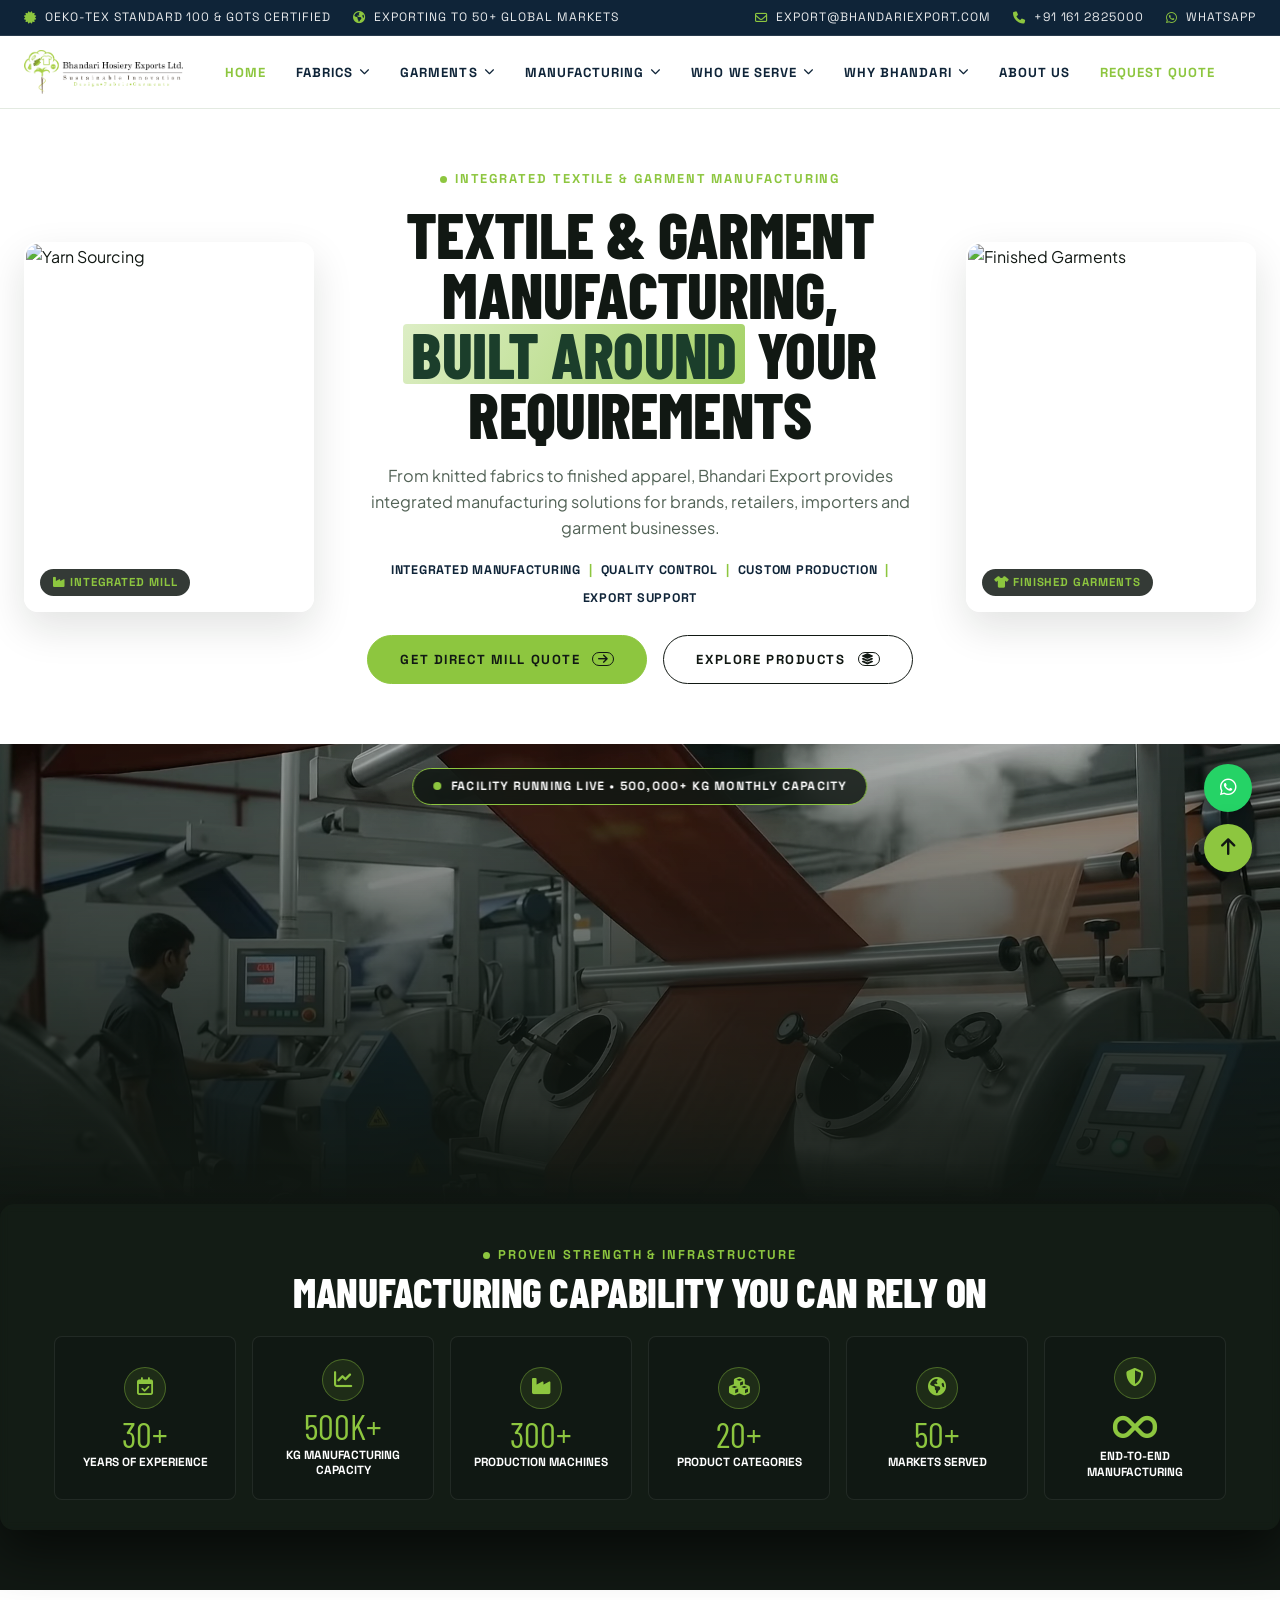
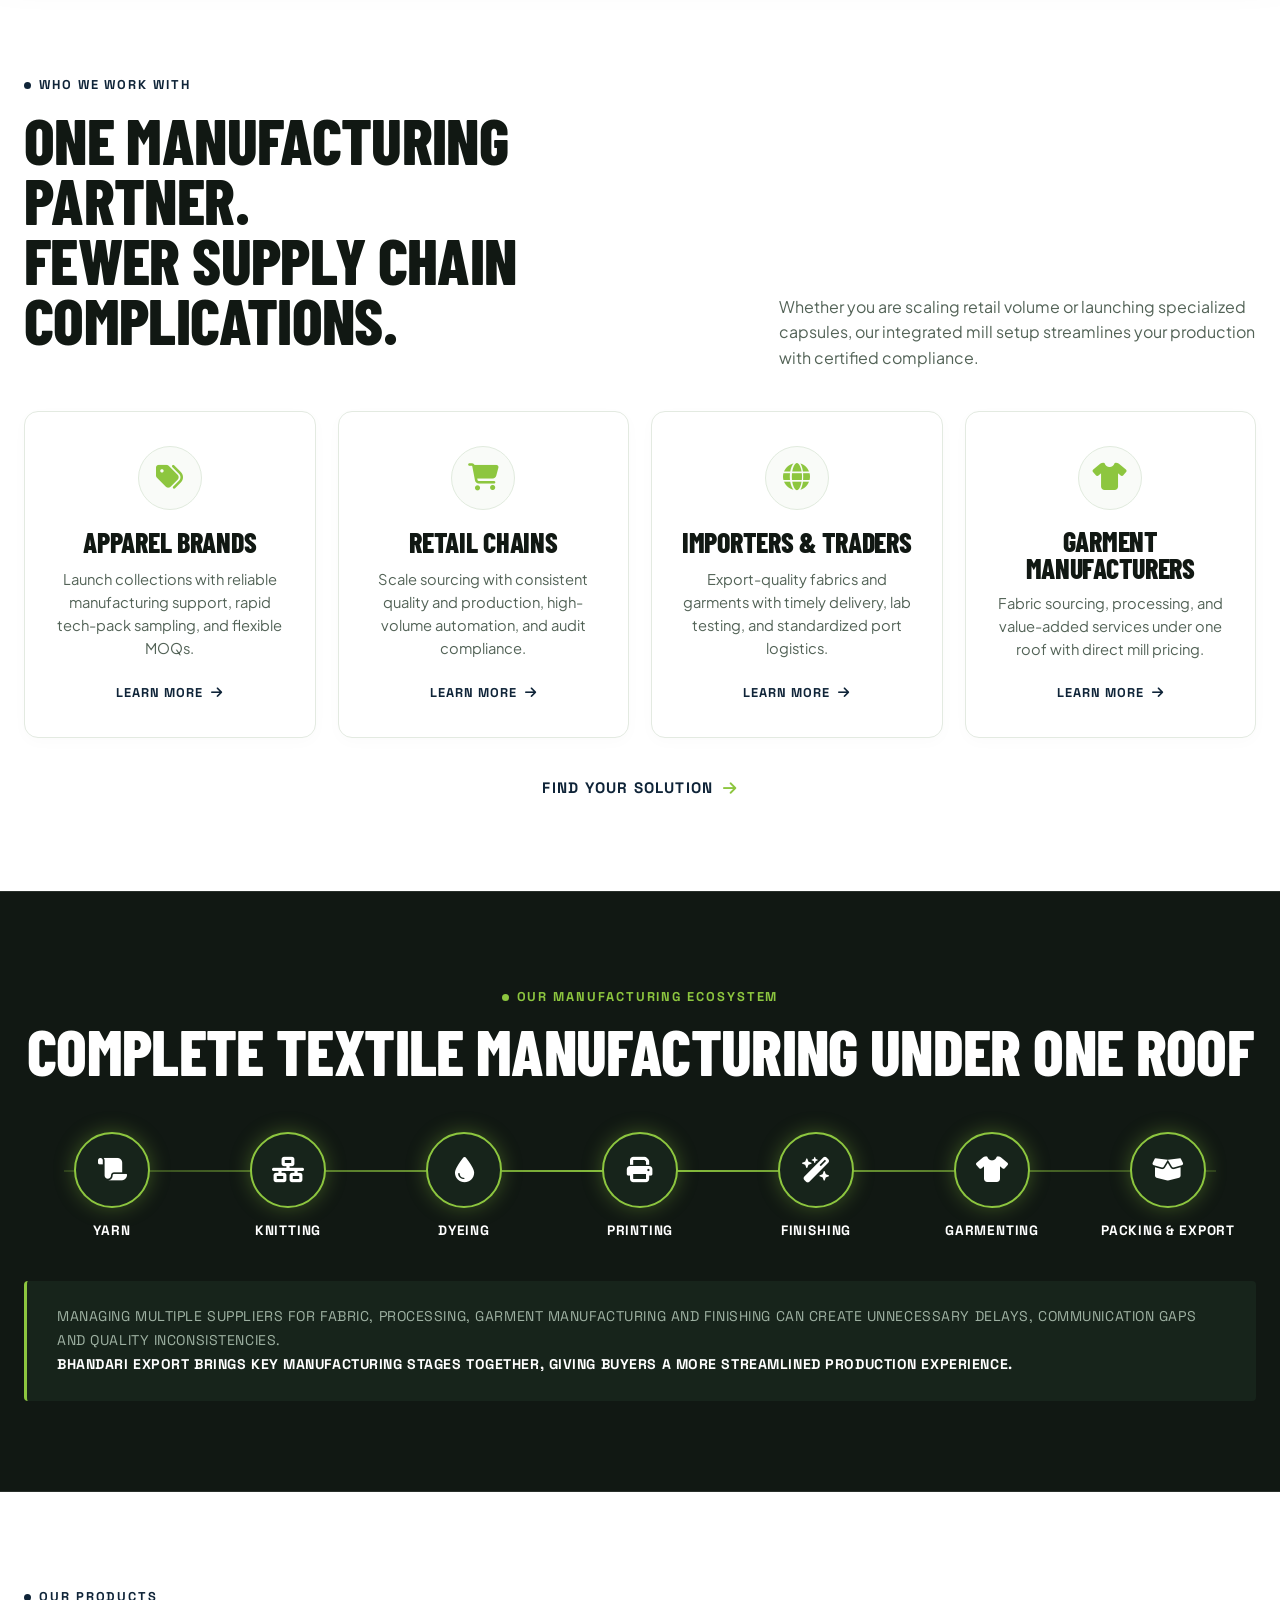
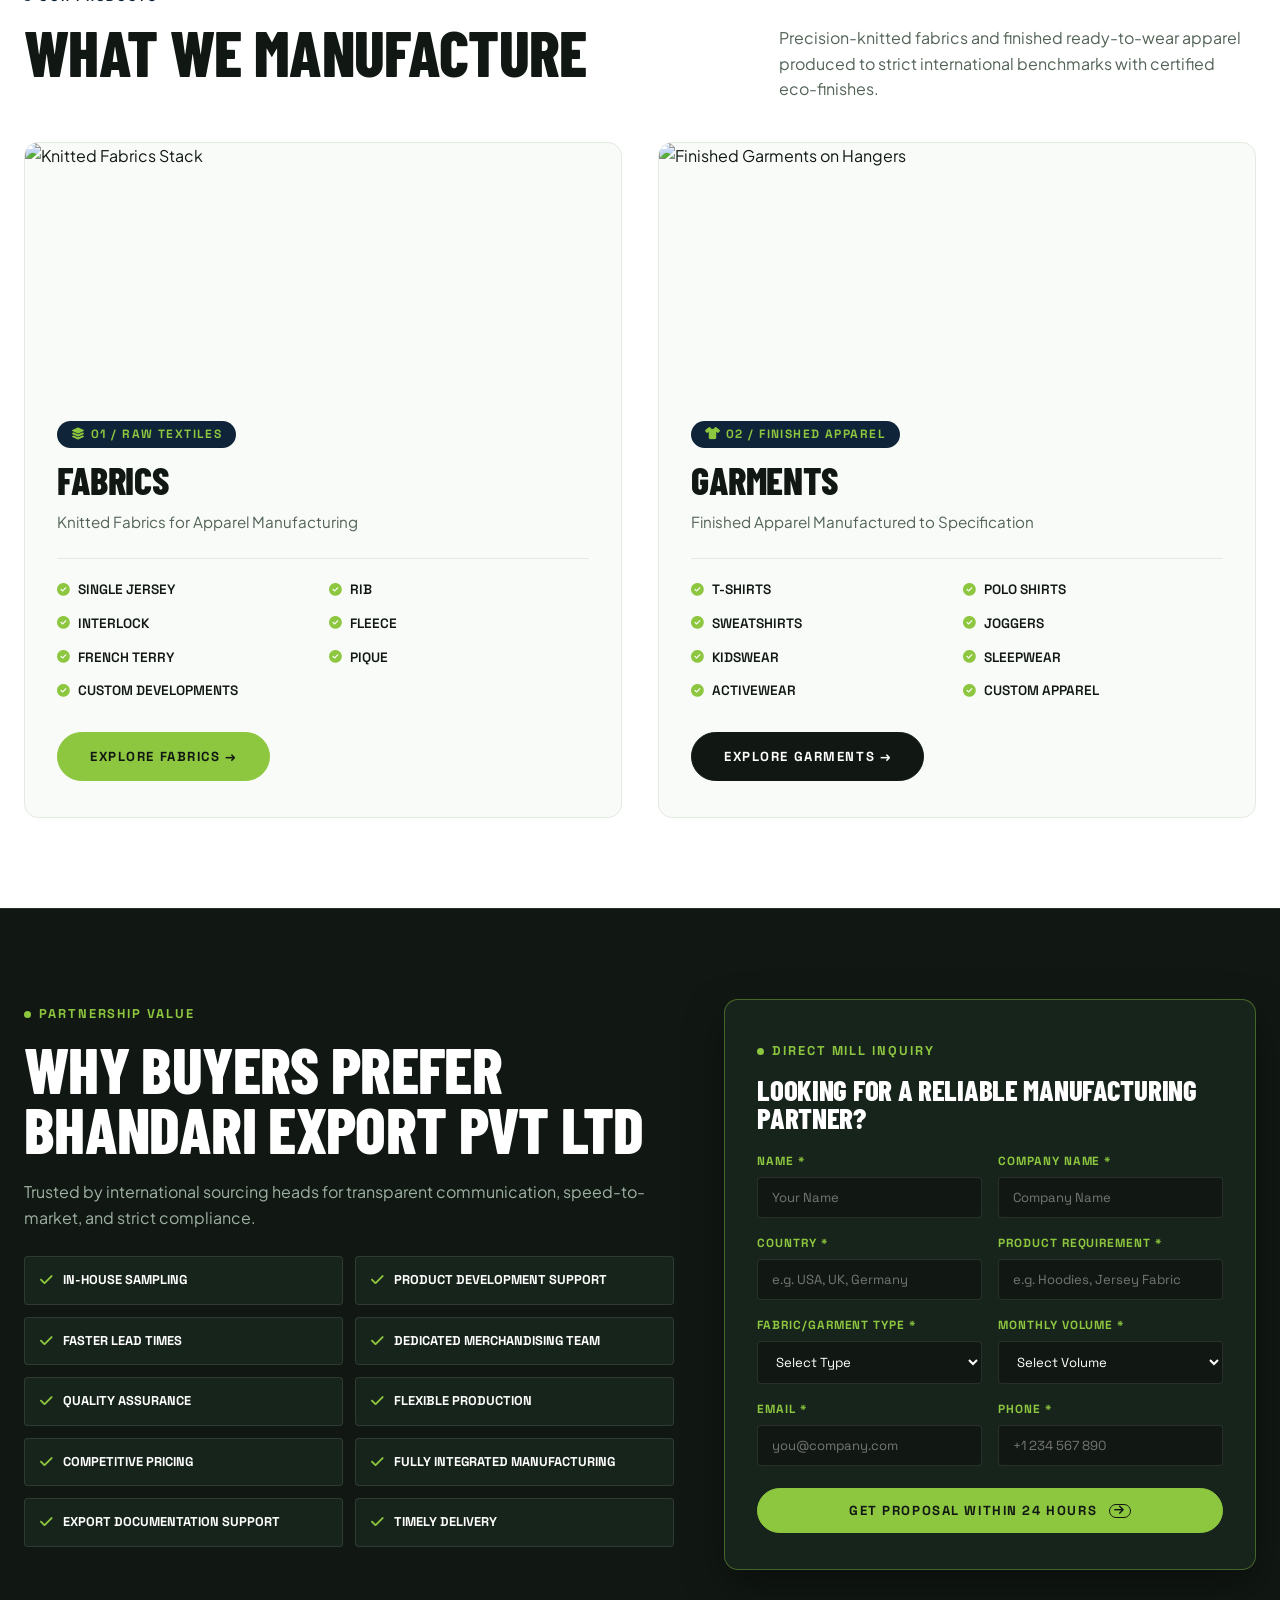
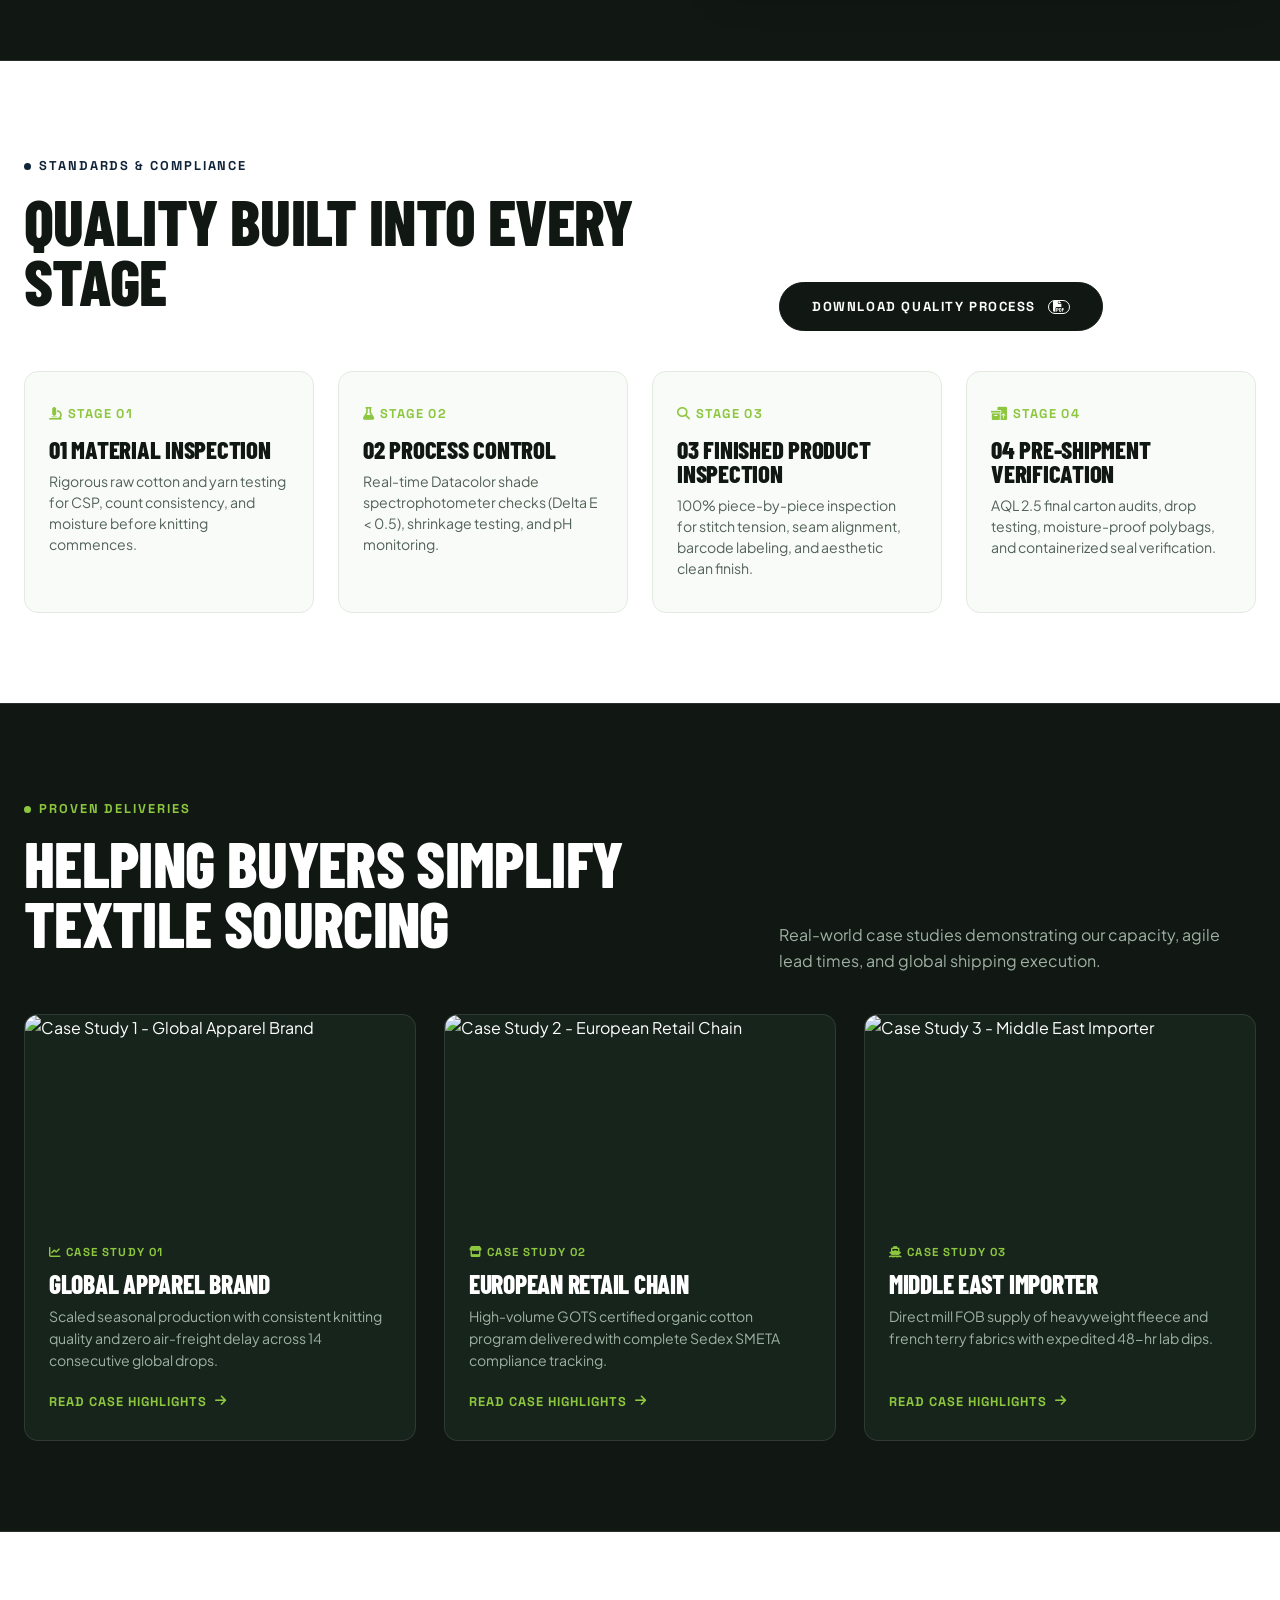
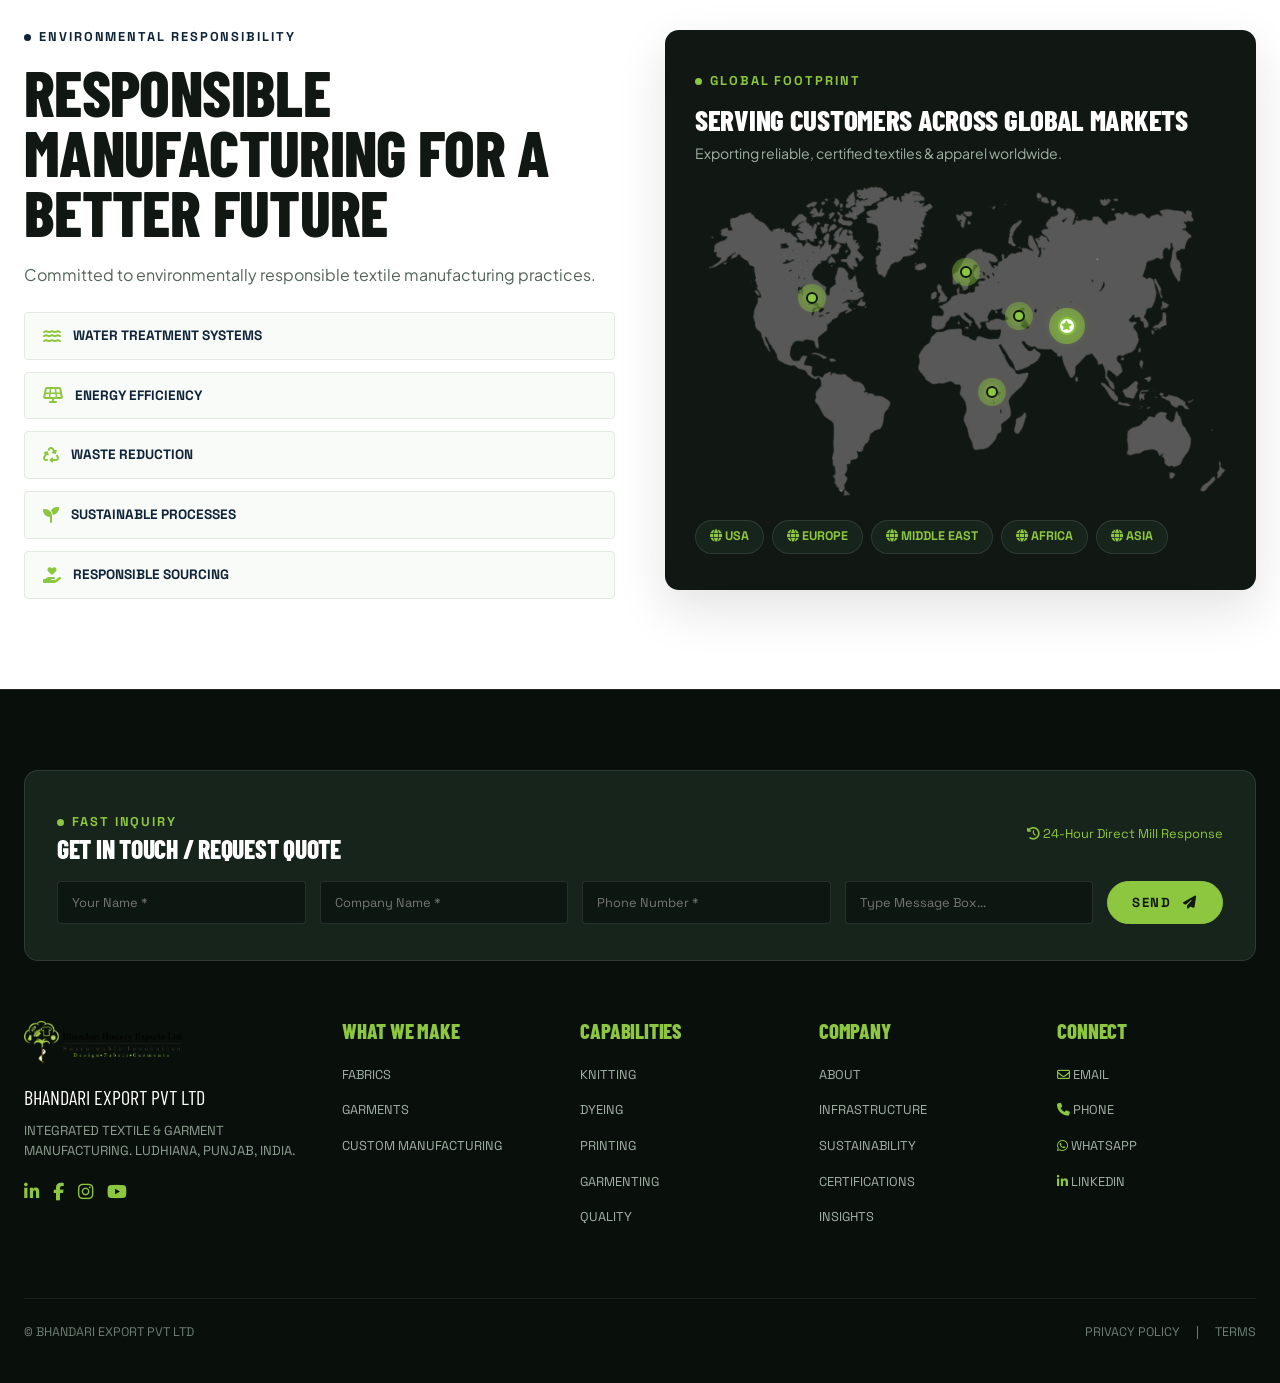
==== Design-2/index.html @ 761f2d25 "updated" ====
<!DOCTYPE html>
<html lang="en">

<head>
    <meta charset="UTF-8">
    <meta name="viewport" content="width=device-width, initial-scale=1.0">
    <title>Bhandari Export | Integrated Textile &amp; Garment Manufacturing</title>
    <meta name="description"
        content="From knitted fabrics to finished apparel, Bhandari Export provides integrated manufacturing solutions for brands, retailers, importers and garment businesses.">

    <!-- Google Fonts: Barlow Condensed, Syne, Space Grotesk, Plus Jakarta Sans -->
    <link rel="preconnect" href="https://fonts.googleapis.com">
    <link rel="preconnect" href="https://fonts.gstatic.com" crossorigin>
    <link
        href="https://fonts.googleapis.com/css2?family=Barlow+Condensed:ital,wght@0,600;0,700;0,800;0,900;1,700;1,800&family=Plus+Jakarta+Sans:wght@400;500;600;700;800&family=Space+Grotesk:wght@500;600;700&family=Syne:wght@700;800&display=swap"
        rel="stylesheet">

    <!-- Font Awesome 6 Icons -->
    <link rel="stylesheet" href="https://cdnjs.cloudflare.com/ajax/libs/font-awesome/6.5.1/css/all.min.css">

    <!-- AOS (Animate On Scroll) -->
    <link rel="stylesheet" href="https://cdnjs.cloudflare.com/ajax/libs/aos/2.3.4/aos.css">

    <!-- Custom Design-2 CSS Stylesheets -->
    <link rel="stylesheet" href="assets/css/style.css">
    <link rel="stylesheet" href="assets/css/animations.css">
    <link rel="stylesheet" href="assets/css/responsive.css">
</head>

<body>

    <!-- ==================== LUXURY DIAGONAL CUT PRELOADER ==================== -->
    <div id="sitePreloader" class="site-preloader">
        <div class="preloader-slice slice-top-left"></div>
        <div class="preloader-slice slice-bottom-right"></div>
        
        <div class="preloader-content" id="preloaderContent">
            <div class="preloader-logo-wrap">
                <img src="../assets/img/website_logo-2 (1).png" alt="Bhandari Export" class="preloader-logo">
            </div>
            <div class="preloader-spinner-box">
                <div class="preloader-spinner-ring"></div>
                <div class="preloader-center-icon"><i class="fa-solid fa-layer-group text-lime"></i></div>
            </div>
            <div class="preloader-bar-wrap">
                <div class="preloader-bar-fill" id="preloaderBar"></div>
            </div>
            <div class="preloader-meta-row">
                <span class="preloader-meta-title">INTEGRATED TEXTILE &amp; GARMENT MANUFACTURING</span>
                <span class="preloader-percentage" id="preloaderCounter">0%</span>
            </div>
        </div>
    </div>

    <!-- ==================== TOP NOTICE / TRUST BAR ==================== -->
    <div class="top-notice-bar">
        <div class="container top-notice-inner">
            <div class="top-notice-group">
                <a href="#quality-stages" class="top-notice-item" title="OEKO-TEX Standard 100 & GOTS Certified">
                    <i class="fa-solid fa-certificate text-lime"></i>
                    <span class="notice-text">OEKO-TEX Standard 100 &amp; GOTS Certified</span>
                </a>
                <a href="#sustainability" class="top-notice-item" title="Exporting to 50+ Global Markets">
                    <i class="fa-solid fa-earth-americas text-lime"></i>
                    <span class="notice-text">Exporting to 50+ Global Markets</span>
                </a>
            </div>
            <div class="top-notice-group">
                <a href="mailto:export@bhandariexport.com" class="top-notice-item" title="Email: export@bhandariexport.com">
                    <i class="fa-regular fa-envelope text-lime"></i>
                    <span class="notice-text">export@bhandariexport.com</span>
                </a>
                <a href="tel:+911612825000" class="top-notice-item" title="Phone: +91 161 2825000">
                    <i class="fa-solid fa-phone text-lime"></i>
                    <span class="notice-text">+91 161 2825000</span>
                </a>
                <a href="https://wa.me/911612825000" target="_blank" rel="noopener" class="top-notice-item" title="Chat on WhatsApp">
                    <i class="fa-brands fa-whatsapp text-lime"></i>
                    <span class="notice-text">WhatsApp</span>
                </a>
            </div>
        </div>
    </div>

    <!-- ==================== STICKY ARCHITECTURAL NAVBAR (NO HEADER CTA) ==================== -->
    <header class="site-header" id="siteHeader">
        <div class="container navbar-container">
            <a href="index.html" class="brand-logo" aria-label="Bhandari Export Home">
                <img src="../assets/img/website_logo-2 (1).png" alt="Bhandari Export Pvt Ltd" class="brand-logo-img">
            </a>

            <!-- Full Desktop Sitemap Nav Menu with Dropdowns -->
            <nav class="nav-menu">
                <div class="nav-item">
                    <a href="#hero" class="nav-link active">Home</a>
                </div>

                <!-- 1. Fabrics Dropdown -->
                <div class="nav-item">
                    <span class="nav-link">
                        Fabrics <i class="fa-solid fa-chevron-down nav-arrow"></i>
                    </span>
                    <div class="dropdown-menu">
                        <a href="#what-we-manufacture" class="dropdown-item-link"><i class="fa-solid fa-circle-notch"></i> Single Jersey</a>
                        <a href="#what-we-manufacture" class="dropdown-item-link"><i class="fa-solid fa-circle-notch"></i> Rib (1x1, 2x2, Lycra)</a>
                        <a href="#what-we-manufacture" class="dropdown-item-link"><i class="fa-solid fa-circle-notch"></i> Interlock &amp; Pique</a>
                        <a href="#what-we-manufacture" class="dropdown-item-link"><i class="fa-solid fa-circle-notch"></i> Fleece &amp; Brushed Fleece</a>
                        <a href="#what-we-manufacture" class="dropdown-item-link"><i class="fa-solid fa-circle-notch"></i> French Terry &amp; Waffle</a>
                        <a href="#what-we-manufacture" class="dropdown-item-link"><i class="fa-solid fa-circle-notch"></i> Custom Organic / Modal</a>
                    </div>
                </div>

                <!-- 2. Garments Dropdown -->
                <div class="nav-item">
                    <span class="nav-link">
                        Garments <i class="fa-solid fa-chevron-down nav-arrow"></i>
                    </span>
                    <div class="dropdown-menu">
                        <a href="#what-we-manufacture" class="dropdown-item-link"><i class="fa-solid fa-shirt"></i> T-Shirts</a>
                        <a href="#what-we-manufacture" class="dropdown-item-link"><i class="fa-solid fa-user-tie"></i> Polo Shirts</a>
                        <a href="#what-we-manufacture" class="dropdown-item-link"><i class="fa-solid fa-vest"></i> Sweatshirts &amp; Hoodies</a>
                        <a href="#what-we-manufacture" class="dropdown-item-link"><i class="fa-solid fa-person-walking"></i> Joggers &amp; Sweatpants</a>
                        <a href="#what-we-manufacture" class="dropdown-item-link"><i class="fa-solid fa-child"></i> Kidswear Collections</a>
                        <a href="#what-we-manufacture" class="dropdown-item-link"><i class="fa-solid fa-bed"></i> Sleepwear</a>
                        <a href="#what-we-manufacture" class="dropdown-item-link"><i class="fa-solid fa-person-running"></i> Activewear &amp; Sportswear</a>
                    </div>
                </div>

                <!-- 3. Manufacturing Dropdown -->
                <div class="nav-item">
                    <span class="nav-link">
                        Manufacturing <i class="fa-solid fa-chevron-down nav-arrow"></i>
                    </span>
                    <div class="dropdown-menu">
                        <a href="#process-flow" class="dropdown-item-link"><i class="fa-solid fa-network-wired"></i> Integrated Setup</a>
                        <a href="#process-flow" class="dropdown-item-link"><i class="fa-solid fa-industry"></i> Knitting Mill</a>
                        <a href="#process-flow" class="dropdown-item-link"><i class="fa-solid fa-fill-drip"></i> Dyeing &amp; Processing</a>
                        <a href="#process-flow" class="dropdown-item-link"><i class="fa-solid fa-print"></i> Rotary &amp; Screen Printing</a>
                        <a href="#process-flow" class="dropdown-item-link"><i class="fa-solid fa-wand-magic-sparkles"></i> Fabric Finishing</a>
                        <a href="#process-flow" class="dropdown-item-link"><i class="fa-solid fa-scissors"></i> Garment Manufacturing</a>
                        <a href="#quality-stages" class="dropdown-item-link"><i class="fa-solid fa-shield-halved"></i> Quality Control</a>
                    </div>
                </div>

                <!-- 4. Who We Serve Dropdown -->
                <div class="nav-item">
                    <span class="nav-link">
                        Who We Serve <i class="fa-solid fa-chevron-down nav-arrow"></i>
                    </span>
                    <div class="dropdown-menu">
                        <a href="#who-we-serve" class="dropdown-item-link"><i class="fa-solid fa-vest-patches"></i> Apparel Brands</a>
                        <a href="#who-we-serve" class="dropdown-item-link"><i class="fa-solid fa-store"></i> Retail Chains</a>
                        <a href="#who-we-serve" class="dropdown-item-link"><i class="fa-solid fa-ship"></i> Importers &amp; Traders</a>
                        <a href="#who-we-serve" class="dropdown-item-link"><i class="fa-solid fa-industry"></i> Garment Manufacturers</a>
                    </div>
                </div>

                <!-- 5. Why Bhandari Dropdown -->
                <div class="nav-item">
                    <span class="nav-link">
                        Why Bhandari <i class="fa-solid fa-chevron-down nav-arrow"></i>
                    </span>
                    <div class="dropdown-menu">
                        <a href="#rfq-section" class="dropdown-item-link"><i class="fa-solid fa-star"></i> 10 Value Propositions</a>
                        <a href="#quality-stages" class="dropdown-item-link"><i class="fa-solid fa-award"></i> Quality Assurance</a>
                        <a href="#sustainability" class="dropdown-item-link"><i class="fa-solid fa-leaf"></i> Sustainability</a>
                    </div>
                </div>

                <!-- 6. About Us -->
                <div class="nav-item">
                    <a href="#sustainability" class="nav-link">About Us</a>
                </div>

                <!-- 7. Request Quote Link -->
                <div class="nav-item">
                    <a href="#rfq-section" class="nav-link" style="color: var(--color-lime);">Request Quote</a>
                </div>
            </nav>

            <!-- Mobile Hamburger Toggle -->
            <div class="nav-actions">
                <button class="menu-toggle-btn" aria-label="Toggle navigation menu">
                    <i class="fa-solid fa-bars-staggered"></i>
                </button>
            </div>
        </div>
    </header>

    <!-- ==================== MOBILE OFF-CANVAS DRAWER ==================== -->
    <div class="mobile-nav-backdrop" id="mobileNavBackdrop"></div>
    <div class="mobile-nav-drawer" id="mobileNavDrawer">
        <div>
            <div class="mobile-drawer-header">
                <img src="../assets/img/website_logo-2 (1).png" alt="Bhandari Export" style="height: 38px;">
                <button class="mobile-drawer-close" id="mobileDrawerClose" aria-label="Close menu">
                    <i class="fa-solid fa-xmark"></i>
                </button>
            </div>
            <div class="mobile-menu-links">
                <!-- 1. Home -->
                <div class="mobile-nav-item">
                    <a href="#hero" class="mobile-menu-link">Home</a>
                </div>

                <!-- 2. Fabrics Collapsible -->
                <div class="mobile-nav-item mobile-dropdown-item">
                    <button class="mobile-menu-toggle-trigger" type="button">
                        <span>Fabrics</span>
                        <i class="fa-solid fa-chevron-down mobile-arrow"></i>
                    </button>
                    <div class="mobile-submenu-collapse">
                        <a href="#what-we-manufacture" class="mobile-sublink"><i class="fa-solid fa-circle-notch"></i> Single Jersey</a>
                        <a href="#what-we-manufacture" class="mobile-sublink"><i class="fa-solid fa-circle-notch"></i> Rib (1x1, 2x2, Lycra)</a>
                        <a href="#what-we-manufacture" class="mobile-sublink"><i class="fa-solid fa-circle-notch"></i> Interlock &amp; Pique</a>
                        <a href="#what-we-manufacture" class="mobile-sublink"><i class="fa-solid fa-circle-notch"></i> Fleece &amp; Brushed Fleece</a>
                        <a href="#what-we-manufacture" class="mobile-sublink"><i class="fa-solid fa-circle-notch"></i> French Terry &amp; Waffle</a>
                        <a href="#what-we-manufacture" class="mobile-sublink"><i class="fa-solid fa-circle-notch"></i> Custom Organic / Modal</a>
                    </div>
                </div>

                <!-- 3. Garments Collapsible -->
                <div class="mobile-nav-item mobile-dropdown-item">
                    <button class="mobile-menu-toggle-trigger" type="button">
                        <span>Garments</span>
                        <i class="fa-solid fa-chevron-down mobile-arrow"></i>
                    </button>
                    <div class="mobile-submenu-collapse">
                        <a href="#what-we-manufacture" class="mobile-sublink"><i class="fa-solid fa-shirt"></i> T-Shirts</a>
                        <a href="#what-we-manufacture" class="mobile-sublink"><i class="fa-solid fa-user-tie"></i> Polo Shirts</a>
                        <a href="#what-we-manufacture" class="mobile-sublink"><i class="fa-solid fa-vest"></i> Sweatshirts &amp; Hoodies</a>
                        <a href="#what-we-manufacture" class="mobile-sublink"><i class="fa-solid fa-person-walking"></i> Joggers &amp; Sweatpants</a>
                        <a href="#what-we-manufacture" class="mobile-sublink"><i class="fa-solid fa-child"></i> Kidswear Collections</a>
                        <a href="#what-we-manufacture" class="mobile-sublink"><i class="fa-solid fa-bed"></i> Sleepwear</a>
                        <a href="#what-we-manufacture" class="mobile-sublink"><i class="fa-solid fa-person-running"></i> Activewear &amp; Sportswear</a>
                    </div>
                </div>

                <!-- 4. Manufacturing Collapsible -->
                <div class="mobile-nav-item mobile-dropdown-item">
                    <button class="mobile-menu-toggle-trigger" type="button">
                        <span>Manufacturing</span>
                        <i class="fa-solid fa-chevron-down mobile-arrow"></i>
                    </button>
                    <div class="mobile-submenu-collapse">
                        <a href="#process-flow" class="mobile-sublink"><i class="fa-solid fa-network-wired"></i> Integrated Setup</a>
                        <a href="#process-flow" class="mobile-sublink"><i class="fa-solid fa-industry"></i> Knitting Mill</a>
                        <a href="#process-flow" class="mobile-sublink"><i class="fa-solid fa-fill-drip"></i> Dyeing &amp; Processing</a>
                        <a href="#process-flow" class="mobile-sublink"><i class="fa-solid fa-print"></i> Rotary &amp; Screen Printing</a>
                        <a href="#process-flow" class="mobile-sublink"><i class="fa-solid fa-wand-magic-sparkles"></i> Fabric Finishing</a>
                        <a href="#process-flow" class="mobile-sublink"><i class="fa-solid fa-scissors"></i> Garment Manufacturing</a>
                        <a href="#quality-stages" class="mobile-sublink"><i class="fa-solid fa-shield-halved"></i> Quality Control</a>
                    </div>
                </div>

                <!-- 5. Who We Serve Collapsible -->
                <div class="mobile-nav-item mobile-dropdown-item">
                    <button class="mobile-menu-toggle-trigger" type="button">
                        <span>Who We Serve</span>
                        <i class="fa-solid fa-chevron-down mobile-arrow"></i>
                    </button>
                    <div class="mobile-submenu-collapse">
                        <a href="#who-we-serve" class="mobile-sublink"><i class="fa-solid fa-vest-patches"></i> Apparel Brands</a>
                        <a href="#who-we-serve" class="mobile-sublink"><i class="fa-solid fa-store"></i> Retail Chains</a>
                        <a href="#who-we-serve" class="mobile-sublink"><i class="fa-solid fa-ship"></i> Importers &amp; Traders</a>
                        <a href="#who-we-serve" class="mobile-sublink"><i class="fa-solid fa-industry"></i> Garment Manufacturers</a>
                    </div>
                </div>

                <!-- 6. Why Bhandari Collapsible -->
                <div class="mobile-nav-item mobile-dropdown-item">
                    <button class="mobile-menu-toggle-trigger" type="button">
                        <span>Why Bhandari</span>
                        <i class="fa-solid fa-chevron-down mobile-arrow"></i>
                    </button>
                    <div class="mobile-submenu-collapse">
                        <a href="#rfq-section" class="mobile-sublink"><i class="fa-solid fa-star"></i> 10 Value Propositions</a>
                        <a href="#quality-stages" class="mobile-sublink"><i class="fa-solid fa-award"></i> Quality Assurance</a>
                        <a href="#sustainability" class="mobile-sublink"><i class="fa-solid fa-leaf"></i> Sustainability</a>
                    </div>
                </div>

                <!-- 7. About Us -->
                <div class="mobile-nav-item">
                    <a href="#sustainability" class="mobile-menu-link">About Us</a>
                </div>

                <!-- 8. Request Quote -->
                <div class="mobile-nav-item">
                    <a href="#rfq-section" class="mobile-menu-link" style="color: var(--color-lime);">Request Quote</a>
                </div>
            </div>
        </div>
        <div style="padding-top: 24px;">
            <a href="#rfq-section" class="btn-brand btn-brand-lime" style="width: 100%; margin-bottom: 12px;">
                <span>Get Direct Mill Quote</span>
                <span class="pill-icon-oval"><i class="fa-solid fa-arrow-right"></i></span>
            </a>
            <p style="font-size: 0.78rem; color: var(--color-text-dark-muted); text-align: center; font-family: var(--font-mono);">
                <i class="fa-solid fa-shield-halved text-lime"></i> Direct Mill FOB/CIF Pricing Guaranteed
            </p>
        </div>
    </div>

    <main id="hero">
        <!-- ==================== SECTION 1: HERO (WHITE SECTION WITH ANIMATED FLOATING IMAGES) ==================== -->
        <section class="hero-white-section theme-white-section" id="heroSection">
            <div class="container">
                <div class="hero-layout-grid">
                    <!-- Left Floating Animated Image Frame -->
                    <div class="hero-float-frame frame-left" id="heroLeftFrame" data-aos="fade-right">
                        <img src="https://images.unsplash.com/photo-1544816155-12df9643f363?q=80&w=700&auto=format&fit=crop"
                            class="hero-slide-img active" alt="Knitting Mill Machine">
                        <img src="https://images.unsplash.com/photo-1584100936595-c0654b55a2e2?q=80&w=700&auto=format&fit=crop"
                            class="hero-slide-img" alt="Yarn Sourcing">
                        <img src="https://images.unsplash.com/photo-1606760227091-3dd870d97f1d?q=80&w=700&auto=format&fit=crop"
                            class="hero-slide-img" alt="Dyeing Facility">
                        <span class="hero-frame-tag"><i class="fa-solid fa-industry"></i> Integrated Mill</span>
                    </div>

                    <!-- Center Headline & Trust Microcopy -->
                    <div class="hero-center-content" data-aos="fade-up">
                        <span class="section-eyebrow">INTEGRATED TEXTILE &amp; GARMENT MANUFACTURING</span>
                        <h1 class="hero-h1-title">
                            Textile &amp; Garment Manufacturing, <br>
                            <span class="highlight-lime">Built Around</span> Your Requirements
                        </h1>
                        <p class="hero-subhead">
                            From knitted fabrics to finished apparel, Bhandari Export provides integrated manufacturing solutions for brands, retailers, importers and garment businesses.
                        </p>

                        <!-- Trust Microcopy -->
                        <div class="hero-trust-microcopy">
                            <span>Integrated Manufacturing</span>
                            <span class="trust-dot-divider">|</span>
                            <span>Quality Control</span>
                            <span class="trust-dot-divider">|</span>
                            <span>Custom Production</span>
                            <span class="trust-dot-divider">|</span>
                            <span>Export Support</span>
                        </div>

                        <div class="hero-btn-row">
                            <a href="#rfq-section" class="btn-brand btn-brand-lime">
                                <span>Get Direct Mill Quote</span>
                                <span class="pill-icon-oval"><i class="fa-solid fa-arrow-right"></i></span>
                            </a>
                            <a href="#what-we-manufacture" class="btn-brand btn-brand-outline-dark">
                                <span>Explore Products</span>
                                <span class="pill-icon-oval"><i class="fa-solid fa-layer-group"></i></span>
                            </a>
                        </div>
                    </div>

                    <!-- Right Floating Animated Image Frame -->
                    <div class="hero-float-frame frame-right" id="heroRightFrame" data-aos="fade-left">
                        <img src="https://images.unsplash.com/photo-1558769132-cb1aea458c5e?q=80&w=700&auto=format&fit=crop"
                            class="hero-slide-img active" alt="Fabric Inspection">
                        <img src="https://images.unsplash.com/photo-1523381210434-271e8be1f52b?q=80&w=700&auto=format&fit=crop"
                            class="hero-slide-img" alt="Finished Garments">
                        <img src="https://images.unsplash.com/photo-1581092160607-ee22621dd758?q=80&w=700&auto=format&fit=crop"
                            class="hero-slide-img" alt="Garment Stitching Line">
                        <span class="hero-frame-tag"><i class="fa-solid fa-shirt"></i> Finished Garments</span>
                    </div>
                </div>
            </div>
        </section>

        <!-- ==================== INFINITE MUTED VIDEO WITH OVERLAPPING MASK METRICS ==================== -->
        <section class="hero-video-overlap-section theme-dark-section" id="capabilities-stats">
            <!-- 1. Cinematic Background Video -->
            <div class="hero-cinematic-video-frame">
                <video autoplay muted loop playsinline preload="metadata">
                    <source src="../assets/videowebm.webm" type="video/webm">
                    <source src="../assets/videomp4.mp4" type="video/mp4">
                </video>
                <div class="video-dark-mask-overlay"></div>
                
                <div class="video-live-pill-badge">
                    <span class="pulse-dot" style="background: var(--color-lime);"></span>
                    <span>Facility Running Live &bull; 500,000+ Kg Monthly Capacity</span>
                </div>
            </div>

            <!-- 2. Overlapping Mask Card (Bottom Alignment on Top of Video) -->
            <div class="video-overlapping-metrics-container">
                <div class="overlapping-mask-card" data-aos="fade-up">
                    <div class="overlapping-card-header">
                        <span class="section-eyebrow" style="margin-bottom: 6px;">PROVEN STRENGTH &amp; INFRASTRUCTURE</span>
                        <h2>Manufacturing Capability You Can Rely On</h2>
                    </div>

                    <div class="metrics-screenshot-row container" id="statsCounterWrap">
                        <!-- Metric 1: Experience -->
                        <div class="metric-screenshot-item">
                            <div class="metric-icon-box">
                                <i class="fa-regular fa-calendar-check"></i>
                            </div>
                            <div class="metric-number-bold"><span class="stat-counter" data-target="30">0</span>+</div>
                            <div class="metric-desc-small">Years of Experience</div>
                        </div>

                        <!-- Metric 2: Capacity -->
                        <div class="metric-screenshot-item">
                            <div class="metric-icon-box">
                                <i class="fa-solid fa-chart-line"></i>
                            </div>
                            <div class="metric-number-bold"><span class="stat-counter" data-target="500">0</span>K+</div>
                            <div class="metric-desc-small">Kg Manufacturing Capacity</div>
                        </div>

                        <!-- Metric 3: Modern Machines -->
                        <div class="metric-screenshot-item">
                            <div class="metric-icon-box">
                                <i class="fa-solid fa-industry"></i>
                            </div>
                            <div class="metric-number-bold"><span class="stat-counter" data-target="300">0</span>+</div>
                            <div class="metric-desc-small">Production Machines</div>
                        </div>

                        <!-- Metric 4: Categories -->
                        <div class="metric-screenshot-item">
                            <div class="metric-icon-box">
                                <i class="fa-solid fa-cubes"></i>
                            </div>
                            <div class="metric-number-bold"><span class="stat-counter" data-target="20">0</span>+</div>
                            <div class="metric-desc-small">Product Categories</div>
                        </div>

                        <!-- Metric 5: Export Markets -->
                        <div class="metric-screenshot-item">
                            <div class="metric-icon-box">
                                <i class="fa-solid fa-earth-americas"></i>
                            </div>
                            <div class="metric-number-bold"><span class="stat-counter" data-target="50">0</span>+</div>
                            <div class="metric-desc-small">Markets Served</div>
                        </div>

                        <!-- Metric 6: End-to-End Control -->
                        <div class="metric-screenshot-item">
                            <div class="metric-icon-box">
                                <i class="fa-solid fa-shield-halved"></i>
                            </div>
                            <div class="metric-number-bold"><i class="fa-solid fa-infinity"></i></div>
                            <div class="metric-desc-small">End-to-End Manufacturing</div>
                        </div>
                    </div>
                </div>
            </div>
        </section>

        <!-- ==================== SECTION 3: 4 INDUSTRY CARDS (WHITE SECTION) ==================== -->
        <section class="industry-white-section theme-white-section" id="who-we-serve">
            <div class="container">
                <div class="section-split-header" data-aos="fade-up">
                    <div>
                        <span class="section-eyebrow dark-eyebrow">WHO WE WORK WITH</span>
                        <h2 class="section-title-large">One Manufacturing Partner. <br>Fewer Supply Chain Complications.</h2>
                    </div>
                    <div>
                        <p class="text-muted-dark">
                            Whether you are scaling retail volume or launching specialized capsules, our integrated mill setup streamlines your production with certified compliance.
                        </p>
                    </div>
                </div>

                <div class="industry-4grid">
                    <!-- Card 1: Apparel Brands -->
                    <div class="industry-card-item" data-aos="fade-up">
                        <div class="industry-top-icon">
                            <i class="fa-solid fa-tags"></i>
                        </div>
                        <h3 class="industry-card-title">Apparel Brands</h3>
                        <p class="industry-card-desc">
                            Launch collections with reliable manufacturing support, rapid tech-pack sampling, and flexible MOQs.
                        </p>
                        <a href="#rfq-section" class="industry-card-cta-btn">
                            <span>Learn More</span>
                            <i class="fa-solid fa-arrow-right"></i>
                        </a>
                    </div>

                    <!-- Card 2: Retail Chains -->
                    <div class="industry-card-item" data-aos="fade-up" data-aos-delay="50">
                        <div class="industry-top-icon">
                            <i class="fa-solid fa-cart-shopping"></i>
                        </div>
                        <h3 class="industry-card-title">Retail Chains</h3>
                        <p class="industry-card-desc">
                            Scale sourcing with consistent quality and production, high-volume automation, and audit compliance.
                        </p>
                        <a href="#rfq-section" class="industry-card-cta-btn">
                            <span>Learn More</span>
                            <i class="fa-solid fa-arrow-right"></i>
                        </a>
                    </div>

                    <!-- Card 3: Importers & Traders -->
                    <div class="industry-card-item" data-aos="fade-up" data-aos-delay="100">
                        <div class="industry-top-icon">
                            <i class="fa-solid fa-globe"></i>
                        </div>
                        <h3 class="industry-card-title">Importers &amp; Traders</h3>
                        <p class="industry-card-desc">
                            Export-quality fabrics and garments with timely delivery, lab testing, and standardized port logistics.
                        </p>
                        <a href="#rfq-section" class="industry-card-cta-btn">
                            <span>Learn More</span>
                            <i class="fa-solid fa-arrow-right"></i>
                        </a>
                    </div>

                    <!-- Card 4: Garment Manufacturers -->
                    <div class="industry-card-item" data-aos="fade-up" data-aos-delay="150">
                        <div class="industry-top-icon">
                            <i class="fa-solid fa-shirt"></i>
                        </div>
                        <h3 class="industry-card-title">Garment Manufacturers</h3>
                        <p class="industry-card-desc">
                            Fabric sourcing, processing, and value-added services under one roof with direct mill pricing.
                        </p>
                        <a href="#rfq-section" class="industry-card-cta-btn">
                            <span>Learn More</span>
                            <i class="fa-solid fa-arrow-right"></i>
                        </a>
                    </div>
                </div>

                <!-- Bottom Centered Action Link -->
                <div class="industry-center-cta-wrap" data-aos="fade-up">
                    <a href="#rfq-section" class="industry-bottom-link">
                        <span>Find Your Solution</span>
                        <i class="fa-solid fa-arrow-right text-lime"></i>
                    </a>
                </div>
            </div>
        </section>

        <!-- ==================== SECTION 4: VISUAL PROCESS FLOW (CARBON DARK SECTION) ==================== -->
        <section class="process-dark-section theme-dark-section" id="process-flow">
            <div class="container">
                <div style="text-align: center;" data-aos="fade-up">
                    <span class="section-eyebrow">OUR MANUFACTURING ECOSYSTEM</span>
                    <h2 class="section-title-large">Complete Textile Manufacturing Under One Roof</h2>
                </div>

                <!-- Connected Horizontal Circular Timeline from Screenshot 2 -->
                <div class="connected-process-timeline-wrap" data-aos="fade-up" data-aos-delay="50">
                    <!-- Step 1: Yarn -->
                    <div class="timeline-step-circle-item">
                        <div class="timeline-circle-icon">
                            <i class="fa-solid fa-scroll"></i>
                        </div>
                        <div class="timeline-step-label">Yarn</div>
                    </div>

                    <!-- Step 2: Knitting -->
                    <div class="timeline-step-circle-item">
                        <div class="timeline-circle-icon">
                            <i class="fa-solid fa-network-wired"></i>
                        </div>
                        <div class="timeline-step-label">Knitting</div>
                    </div>

                    <!-- Step 3: Dyeing -->
                    <div class="timeline-step-circle-item">
                        <div class="timeline-circle-icon">
                            <i class="fa-solid fa-droplet"></i>
                        </div>
                        <div class="timeline-step-label">Dyeing</div>
                    </div>

                    <!-- Step 4: Printing -->
                    <div class="timeline-step-circle-item">
                        <div class="timeline-circle-icon">
                            <i class="fa-solid fa-print"></i>
                        </div>
                        <div class="timeline-step-label">Printing</div>
                    </div>

                    <!-- Step 5: Finishing -->
                    <div class="timeline-step-circle-item">
                        <div class="timeline-circle-icon">
                            <i class="fa-solid fa-wand-magic-sparkles"></i>
                        </div>
                        <div class="timeline-step-label">Finishing</div>
                    </div>

                    <!-- Step 6: Garmenting -->
                    <div class="timeline-step-circle-item">
                        <div class="timeline-circle-icon">
                            <i class="fa-solid fa-shirt"></i>
                        </div>
                        <div class="timeline-step-label">Garmenting</div>
                    </div>

                    <!-- Step 7: Packing & Export -->
                    <div class="timeline-step-circle-item">
                        <div class="timeline-circle-icon">
                            <i class="fa-solid fa-box-open"></i>
                        </div>
                        <div class="timeline-step-label">Packing &amp; Export</div>
                    </div>
                </div>

                <!-- Strategic Process Copy -->
                <div class="process-copy-box" data-aos="fade-up" data-aos-delay="100">
                    Managing multiple suppliers for fabric, processing, garment manufacturing and finishing can create unnecessary delays, communication gaps and quality inconsistencies. <br>
                    <strong style="color: #ffffff;">Bhandari Export brings key manufacturing stages together, giving buyers a more streamlined production experience.</strong>
                </div>
            </div>
        </section>

        <!-- ==================== SECTION 5: WHAT WE MANUFACTURE - 2 CARDS (WHITE SECTION) ==================== -->
        <section class="manufacture-white-section theme-white-section" id="what-we-manufacture">
            <div class="container">
                <div class="section-split-header" data-aos="fade-up">
                    <div>
                        <span class="section-eyebrow dark-eyebrow">OUR PRODUCTS</span>
                        <h2 class="section-title-large">What We Manufacture</h2>
                    </div>
                    <div>
                        <p class="text-muted-dark">
                            Precision-knitted fabrics and finished ready-to-wear apparel produced to strict international benchmarks with certified eco-finishes.
                        </p>
                    </div>
                </div>

                <div class="manufacture-2grid">
                    <!-- Card 1: FABRICS -->
                    <div class="manufacture-card-hero" data-aos="fade-up">
                        <img src="https://images.unsplash.com/photo-1558769132-cb1aea458c5e?q=80&w=800&auto=format&fit=crop"
                            alt="Knitted Fabrics Stack" class="manufacture-card-top-img">
                        <div class="manufacture-card-body">
                            <span class="manufacture-badge-tag"><i class="fa-solid fa-layer-group"></i> 01 / RAW TEXTILES</span>
                            <h3 class="manufacture-h3-title">FABRICS</h3>
                            <div class="manufacture-sub-desc">Knitted Fabrics for Apparel Manufacturing</div>
                            
                            <ul class="manufacture-items-list">
                                <li><i class="fa-solid fa-circle-check"></i> Single Jersey</li>
                                <li><i class="fa-solid fa-circle-check"></i> Rib</li>
                                <li><i class="fa-solid fa-circle-check"></i> Interlock</li>
                                <li><i class="fa-solid fa-circle-check"></i> Fleece</li>
                                <li><i class="fa-solid fa-circle-check"></i> French Terry</li>
                                <li><i class="fa-solid fa-circle-check"></i> Pique</li>
                                <li style="grid-column: span 2;"><i class="fa-solid fa-circle-check"></i> Custom Developments</li>
                            </ul>

                            <a href="#rfq-section" class="btn-brand btn-brand-lime">
                                <span>Explore Fabrics &rarr;</span>
                            </a>
                        </div>
                    </div>

                    <!-- Card 2: GARMENTS -->
                    <div class="manufacture-card-hero" data-aos="fade-up" data-aos-delay="100">
                        <img src="https://images.unsplash.com/photo-1523381210434-271e8be1f52b?q=80&w=800&auto=format&fit=crop"
                            alt="Finished Garments on Hangers" class="manufacture-card-top-img">
                        <div class="manufacture-card-body">
                            <span class="manufacture-badge-tag"><i class="fa-solid fa-shirt"></i> 02 / FINISHED APPAREL</span>
                            <h3 class="manufacture-h3-title">GARMENTS</h3>
                            <div class="manufacture-sub-desc">Finished Apparel Manufactured to Specification</div>
                            
                            <ul class="manufacture-items-list">
                                <li><i class="fa-solid fa-circle-check"></i> T-Shirts</li>
                                <li><i class="fa-solid fa-circle-check"></i> Polo Shirts</li>
                                <li><i class="fa-solid fa-circle-check"></i> Sweatshirts</li>
                                <li><i class="fa-solid fa-circle-check"></i> Joggers</li>
                                <li><i class="fa-solid fa-circle-check"></i> Kidswear</li>
                                <li><i class="fa-solid fa-circle-check"></i> Sleepwear</li>
                                <li><i class="fa-solid fa-circle-check"></i> Activewear</li>
                                <li><i class="fa-solid fa-circle-check"></i> Custom Apparel</li>
                            </ul>

                            <a href="#rfq-section" class="btn-brand btn-brand-dark">
                                <span>Explore Garments &rarr;</span>
                            </a>
                        </div>
                    </div>
                </div>
            </div>
        </section>

        <!-- ==================== SECTION 6: RFQ FORM & 10 REASONS (CARBON DARK SECTION) ==================== -->
        <section class="rfq-preferences-dark-section theme-dark-section" id="rfq-section">
            <div class="container">
                <div class="rfq-preferences-2grid">
                    <!-- Left: 10 Reasons Why Buyers Prefer Bhandari -->
                    <div data-aos="fade-up">
                        <span class="section-eyebrow">PARTNERSHIP VALUE</span>
                        <h2 class="section-title-large">Why Buyers Prefer Bhandari Export Pvt Ltd</h2>
                        <p class="text-muted-white" style="margin-bottom: 24px;">
                            Trusted by international sourcing heads for transparent communication, speed-to-market, and strict compliance.
                        </p>

                        <div class="buyer-pref-10grid">
                            <div class="buyer-pref-item"><i class="fa-solid fa-check"></i> In-house Sampling</div>
                            <div class="buyer-pref-item"><i class="fa-solid fa-check"></i> Product Development Support</div>
                            <div class="buyer-pref-item"><i class="fa-solid fa-check"></i> Faster Lead Times</div>
                            <div class="buyer-pref-item"><i class="fa-solid fa-check"></i> Dedicated Merchandising Team</div>
                            <div class="buyer-pref-item"><i class="fa-solid fa-check"></i> Quality Assurance</div>
                            <div class="buyer-pref-item"><i class="fa-solid fa-check"></i> Flexible Production</div>
                            <div class="buyer-pref-item"><i class="fa-solid fa-check"></i> Competitive Pricing</div>
                            <div class="buyer-pref-item"><i class="fa-solid fa-check"></i> Fully Integrated Manufacturing</div>
                            <div class="buyer-pref-item"><i class="fa-solid fa-check"></i> Export Documentation Support</div>
                            <div class="buyer-pref-item"><i class="fa-solid fa-check"></i> Timely Delivery</div>
                        </div>
                    </div>

                    <!-- Right: Fast RFQ Enquiry Form -->
                    <div class="enquiry-form-card" data-aos="fade-up" data-aos-delay="100">
                        <span class="section-eyebrow">DIRECT MILL INQUIRY</span>
                        <h3 style="font-size: 1.8rem; color: #ffffff; margin-bottom: 20px;">Looking for a Reliable Manufacturing Partner?</h3>

                        <form id="enquiryRfqForm">
                            <div class="enquiry-form-grid">
                                <div class="enquiry-field-group">
                                    <label for="rfqName">Name *</label>
                                    <input type="text" id="rfqName" name="fullName" placeholder="Your Name" required>
                                </div>
                                <div class="enquiry-field-group">
                                    <label for="rfqCompany">Company Name *</label>
                                    <input type="text" id="rfqCompany" name="companyName" placeholder="Company Name" required>
                                </div>
                                <div class="enquiry-field-group">
                                    <label for="rfqCountry">Country *</label>
                                    <input type="text" id="rfqCountry" name="country" placeholder="e.g. USA, UK, Germany" required>
                                </div>
                                <div class="enquiry-field-group">
                                    <label for="rfqProductReq">Product Requirement *</label>
                                    <input type="text" id="rfqProductReq" name="productReq" placeholder="e.g. Hoodies, Jersey Fabric" required>
                                </div>
                                <div class="enquiry-field-group">
                                    <label for="rfqFabricGarmentType">Fabric/Garment Type *</label>
                                    <select id="rfqFabricGarmentType" name="fabricGarmentType" required>
                                        <option value="" disabled selected>Select Type</option>
                                        <option value="knitted-fabrics">Knitted Fabrics</option>
                                        <option value="tshirts-polos">T-Shirts &amp; Polos</option>
                                        <option value="hoodies-sweats">Hoodies &amp; Sweatshirts</option>
                                        <option value="joggers-active">Joggers &amp; Activewear</option>
                                        <option value="custom-oem">Custom Development</option>
                                    </select>
                                </div>
                                <div class="enquiry-field-group">
                                    <label for="rfqVolume">Monthly Volume *</label>
                                    <select id="rfqVolume" name="monthlyVolume" required>
                                        <option value="" disabled selected>Select Volume</option>
                                        <option value="1k-5k">1,000 – 5,000 units / kg</option>
                                        <option value="5k-20k">5,000 – 20,000 units / kg</option>
                                        <option value="20k+">20,000+ units / kg (Container)</option>
                                    </select>
                                </div>
                                <div class="enquiry-field-group">
                                    <label for="rfqEmail">Email *</label>
                                    <input type="email" id="rfqEmail" name="email" placeholder="you@company.com" required>
                                </div>
                                <div class="enquiry-field-group">
                                    <label for="rfqPhone">Phone *</label>
                                    <input type="tel" id="rfqPhone" name="phone" placeholder="+1 234 567 890" required>
                                </div>
                            </div>

                            <div style="margin-top: 22px;">
                                <button type="submit" class="btn-brand btn-brand-lime" style="width: 100%;">
                                    <span>Get Proposal Within 24 Hours</span>
                                    <span class="pill-icon-oval"><i class="fa-solid fa-arrow-right"></i></span>
                                </button>
                            </div>
                            <div id="enquiryFeedbackMsg" style="display: none; margin-top: 12px; font-family: var(--font-mono); font-size: 0.82rem; color: var(--color-lime);"></div>
                        </form>
                    </div>
                </div>
            </div>
        </section>

        <!-- ==================== SECTION 7: QUALITY BUILT INTO EVERY STAGE (WHITE SECTION) ==================== -->
        <section class="quality-white-section theme-white-section" id="quality-stages">
            <div class="container">
                <div class="section-split-header" data-aos="fade-up">
                    <div>
                        <span class="section-eyebrow dark-eyebrow">STANDARDS &amp; COMPLIANCE</span>
                        <h2 class="section-title-large">Quality Built Into Every Stage</h2>
                    </div>
                    <div>
                        <a href="#rfq-section" class="btn-brand btn-brand-dark">
                            <span>Download Quality Process</span>
                            <span class="pill-icon-oval"><i class="fa-solid fa-file-pdf"></i></span>
                        </a>
                    </div>
                </div>

                <div class="quality-stages-4stack">
                    <!-- Stage 01 -->
                    <div class="quality-stage-card-item" data-aos="fade-up">
                        <span class="quality-stage-num"><i class="fa-solid fa-microscope"></i> STAGE 01</span>
                        <h3 class="quality-stage-title">01 Material Inspection</h3>
                        <p class="quality-stage-desc">
                            Rigorous raw cotton and yarn testing for CSP, count consistency, and moisture before knitting commences.
                        </p>
                    </div>

                    <!-- Stage 02 -->
                    <div class="quality-stage-card-item" data-aos="fade-up" data-aos-delay="50">
                        <span class="quality-stage-num"><i class="fa-solid fa-flask"></i> STAGE 02</span>
                        <h3 class="quality-stage-title">02 Process Control</h3>
                        <p class="quality-stage-desc">
                            Real-time Datacolor shade spectrophotometer checks (Delta E &lt; 0.5), shrinkage testing, and pH monitoring.
                        </p>
                    </div>

                    <!-- Stage 03 -->
                    <div class="quality-stage-card-item" data-aos="fade-up" data-aos-delay="100">
                        <span class="quality-stage-num"><i class="fa-solid fa-magnifying-glass"></i> STAGE 03</span>
                        <h3 class="quality-stage-title">03 Finished Product Inspection</h3>
                        <p class="quality-stage-desc">
                            100% piece-by-piece inspection for stitch tension, seam alignment, barcode labeling, and aesthetic clean finish.
                        </p>
                    </div>

                    <!-- Stage 04 -->
                    <div class="quality-stage-card-item" data-aos="fade-up" data-aos-delay="150">
                        <span class="quality-stage-num"><i class="fa-solid fa-boxes-packing"></i> STAGE 04</span>
                        <h3 class="quality-stage-title">04 Pre-Shipment Verification</h3>
                        <p class="quality-stage-desc">
                            AQL 2.5 final carton audits, drop testing, moisture-proof polybags, and containerized seal verification.
                        </p>
                    </div>
                </div>
            </div>
        </section>

        <!-- ==================== SECTION 8: CASE STUDIES (CARBON DARK SECTION) ==================== -->
        <section class="cases-dark-section theme-dark-section" id="case-studies">
            <div class="container">
                <div class="section-split-header" data-aos="fade-up">
                    <div>
                        <span class="section-eyebrow">PROVEN DELIVERIES</span>
                        <h2 class="section-title-large">Helping Buyers Simplify Textile Sourcing</h2>
                    </div>
                    <div>
                        <p class="text-muted-white">
                            Real-world case studies demonstrating our capacity, agile lead times, and global shipping execution.
                        </p>
                    </div>
                </div>

                <div class="cases-3horizontal-grid">
                    <!-- Case Study 1 -->
                    <div class="case-horizontal-card" data-aos="fade-up">
                        <div class="case-card-img-wrap">
                            <img src="https://images.unsplash.com/photo-1558769132-cb1aea458c5e?q=80&w=600&auto=format&fit=crop"
                                alt="Case Study 1 - Global Apparel Brand">
                        </div>
                        <div class="case-card-body-content">
                            <div>
                                <span class="case-card-badge"><i class="fa-solid fa-chart-line"></i> CASE STUDY 01</span>
                                <h3 class="case-card-title">Global Apparel Brand</h3>
                                <p class="case-card-desc">
                                    Scaled seasonal production with consistent knitting quality and zero air-freight delay across 14 consecutive global drops.
                                </p>
                            </div>
                            <a href="#rfq-section" class="industry-card-cta-btn" style="color: var(--color-lime);">
                                <span>Read Case Highlights</span>
                                <i class="fa-solid fa-arrow-right"></i>
                            </a>
                        </div>
                    </div>

                    <!-- Case Study 2 -->
                    <div class="case-horizontal-card" data-aos="fade-up" data-aos-delay="100">
                        <div class="case-card-img-wrap">
                            <img src="https://images.unsplash.com/photo-1489987707025-afc232f7ea0f?q=80&w=600&auto=format&fit=crop"
                                alt="Case Study 2 - European Retail Chain">
                        </div>
                        <div class="case-card-body-content">
                            <div>
                                <span class="case-card-badge"><i class="fa-solid fa-store"></i> CASE STUDY 02</span>
                                <h3 class="case-card-title">European Retail Chain</h3>
                                <p class="case-card-desc">
                                    High-volume GOTS certified organic cotton program delivered with complete Sedex SMETA compliance tracking.
                                </p>
                            </div>
                            <a href="#rfq-section" class="industry-card-cta-btn" style="color: var(--color-lime);">
                                <span>Read Case Highlights</span>
                                <i class="fa-solid fa-arrow-right"></i>
                            </a>
                        </div>
                    </div>

                    <!-- Case Study 3 -->
                    <div class="case-horizontal-card" data-aos="fade-up" data-aos-delay="200">
                        <div class="case-card-img-wrap">
                            <img src="https://images.unsplash.com/photo-1578575437130-527eed3abbec?q=80&w=600&auto=format&fit=crop"
                                alt="Case Study 3 - Middle East Importer">
                        </div>
                        <div class="case-card-body-content">
                            <div>
                                <span class="case-card-badge"><i class="fa-solid fa-ship"></i> CASE STUDY 03</span>
                                <h3 class="case-card-title">Middle East Importer</h3>
                                <p class="case-card-desc">
                                    Direct mill FOB supply of heavyweight fleece and french terry fabrics with expedited 48-hr lab dips.
                                </p>
                            </div>
                            <a href="#rfq-section" class="industry-card-cta-btn" style="color: var(--color-lime);">
                                <span>Read Case Highlights</span>
                                <i class="fa-solid fa-arrow-right"></i>
                            </a>
                        </div>
                    </div>
                </div>
            </div>
        </section>

        <!-- ==================== SECTION 9: RESPONSIBLE MANUFACTURING & GLOBAL MAP (WHITE SECTION) ==================== -->
        <section class="sustain-global-white-section theme-white-section" id="sustainability">
            <div class="container">
                <div class="sustain-global-2grid">
                    <!-- Left: Responsible Manufacturing for a Better Future -->
                    <div data-aos="fade-up">
                        <span class="section-eyebrow dark-eyebrow">ENVIRONMENTAL RESPONSIBILITY</span>
                        <h2 class="section-title-large">Responsible Manufacturing for a Better Future</h2>
                        <p class="text-muted-dark">
                            Committed to environmentally responsible textile manufacturing practices.
                        </p>

                        <div class="sustain-pillars-list">
                            <div class="sustain-pillar-badge-item"><i class="fa-solid fa-water"></i> Water Treatment Systems</div>
                            <div class="sustain-pillar-badge-item"><i class="fa-solid fa-solar-panel"></i> Energy Efficiency</div>
                            <div class="sustain-pillar-badge-item"><i class="fa-solid fa-recycle"></i> Waste Reduction</div>
                            <div class="sustain-pillar-badge-item"><i class="fa-solid fa-seedling"></i> Sustainable Processes</div>
                            <div class="sustain-pillar-badge-item"><i class="fa-solid fa-hand-holding-heart"></i> Responsible Sourcing</div>
                        </div>
                    </div>

                    <!-- Right: Serving Customers Across Global Markets -->
                    <div class="global-map-card-box" data-aos="fade-up" data-aos-delay="100">
                        <span class="section-eyebrow">GLOBAL FOOTPRINT</span>
                        <h3 style="font-size: 1.8rem; color: #ffffff; margin-bottom: 8px;">Serving Customers Across Global Markets</h3>
                        <p style="font-size: 0.88rem; color: var(--color-text-white-muted);">
                            Exporting reliable, certified textiles &amp; apparel worldwide.
                        </p>

                        <!-- Interactive Global Map with Animated Radar Location Pointers -->
                        <div class="interactive-map-wrapper">
                            <img src="assets/map.png" alt="World Map Highlighting Export Regions" class="global-map-img">

                            <!-- 1. USA Location Pointer -->
                            <div class="map-location-pointer pin-usa" style="top: 36%; left: 22%;">
                                <div class="map-radar-pulse"></div>
                                <div class="map-pin-core"></div>
                                <div class="map-pin-tooltip">
                                    <strong>USA &amp; Canada</strong>
                                    <span>120+ Retail Brands &amp; Importers</span>
                                </div>
                            </div>

                            <!-- 2. Europe Location Pointer -->
                            <div class="map-location-pointer pin-europe" style="top: 28%; left: 51%;">
                                <div class="map-radar-pulse"></div>
                                <div class="map-pin-core"></div>
                                <div class="map-pin-tooltip">
                                    <strong>Europe</strong>
                                    <span>Germany, UK, France &amp; Nordics</span>
                                </div>
                            </div>

                            <!-- 3. Middle East Location Pointer -->
                            <div class="map-location-pointer pin-mideast" style="top: 42%; left: 61%;">
                                <div class="map-radar-pulse"></div>
                                <div class="map-pin-core"></div>
                                <div class="map-pin-tooltip">
                                    <strong>Middle East</strong>
                                    <span>UAE, Saudi Arabia &amp; Qatar FOB</span>
                                </div>
                            </div>

                            <!-- 4. Africa Location Pointer -->
                            <div class="map-location-pointer pin-africa" style="top: 66%; left: 56%;">
                                <div class="map-radar-pulse"></div>
                                <div class="map-pin-core"></div>
                                <div class="map-pin-tooltip">
                                    <strong>Africa</strong>
                                    <span>South Africa, Kenya &amp; Egypt</span>
                                </div>
                            </div>

                            <!-- 5. Asia Location Pointer (HQ Hub) -->
                            <div class="map-location-pointer pin-asia" style="top: 45%; left: 70%;">
                                <div class="map-radar-pulse hub-pulse"></div>
                                <div class="map-pin-core hub-core"><i class="fa-solid fa-star"></i></div>
                                <div class="map-pin-tooltip">
                                    <strong>India (Mill HQ)</strong>
                                    <span>Asia Sourcing Hub &amp; Global Dispatch</span>
                                </div>
                            </div>
                        </div>

                        <div class="global-regions-badge-row">
                            <span class="global-region-chip"><i class="fa-solid fa-globe"></i> USA</span>
                            <span class="global-region-chip"><i class="fa-solid fa-globe"></i> Europe</span>
                            <span class="global-region-chip"><i class="fa-solid fa-globe"></i> Middle East</span>
                            <span class="global-region-chip"><i class="fa-solid fa-globe"></i> Africa</span>
                            <span class="global-region-chip"><i class="fa-solid fa-globe"></i> Asia</span>
                        </div>
                    </div>
                </div>
            </div>
        </section>
    </main>

    <!-- ==================== GLOBAL FOOTER (CARBON DARK SECTION WITH GET IN TOUCH FORM) ==================== -->
    <footer class="global-dark-footer" id="contact">
        <div class="container">
            <!-- Top Get in Touch / Request Quote Box -->
            <div class="footer-top-inquiry-box" data-aos="fade-up">
                <div style="display: flex; justify-content: space-between; align-items: center; flex-wrap: wrap; gap: 10px;">
                    <div>
                        <span class="section-eyebrow" style="margin-bottom: 4px;">FAST INQUIRY</span>
                        <h3 style="font-size: 1.6rem; color: #ffffff;">Get In Touch / Request Quote</h3>
                    </div>
                    <span style="font-family: var(--font-mono); font-size: 0.8rem; color: var(--color-lime);">
                        <i class="fa-solid fa-clock-rotate-left"></i> 24-Hour Direct Mill Response
                    </span>
                </div>

                <form id="footerQuickInquiryForm" class="footer-inquiry-grid" onsubmit="event.preventDefault(); alert('Inquiry received! We will respond shortly.'); this.reset();">
                    <input type="text" placeholder="Your Name *" required>
                    <input type="text" placeholder="Company Name *" required>
                    <input type="tel" placeholder="Phone Number *" required>
                    <input type="text" placeholder="Type Message Box..." required>
                    <button type="submit" class="btn-brand btn-brand-lime" style="padding: 12px 24px;">
                        <span>Send</span>
                        <i class="fa-solid fa-paper-plane"></i>
                    </button>
                </form>
            </div>

            <!-- Footer Brand & 4 Columns -->
            <div class="footer-brand-columns-grid">
                <!-- Brand Info -->
                <div>
                    <img src="../assets/img/website_logo-2 (1).png" alt="Bhandari Export Pvt Ltd" class="brand-logo-img" style="margin-bottom: 16px;">
                    <div style="font-family: var(--font-heading); font-size: 1.25rem; color: #ffffff; margin-bottom: 8px;">
                        BHANDARI EXPORT PVT LTD
                    </div>
                    <p style="font-family: var(--font-mono); font-size: 0.82rem; color: #8e9e91; text-transform: uppercase; line-height: 1.5; margin-bottom: 16px;">
                        Integrated Textile &amp; Garment Manufacturing. Ludhiana, Punjab, India.
                    </p>
                    <div style="display: flex; gap: 14px; font-size: 1.1rem; color: var(--color-lime);">
                        <a href="https://linkedin.com" target="_blank" rel="noopener" aria-label="LinkedIn"><i class="fa-brands fa-linkedin-in"></i></a>
                        <a href="https://facebook.com" target="_blank" rel="noopener" aria-label="Facebook"><i class="fa-brands fa-facebook-f"></i></a>
                        <a href="https://instagram.com" target="_blank" rel="noopener" aria-label="Instagram"><i class="fa-brands fa-instagram"></i></a>
                        <a href="https://youtube.com" target="_blank" rel="noopener" aria-label="YouTube"><i class="fa-brands fa-youtube"></i></a>
                    </div>
                </div>

                <!-- Col 1: What We Make -->
                <div>
                    <h4 class="footer-col-title">What We Make</h4>
                    <ul class="footer-links-list">
                        <li><a href="#what-we-manufacture">Fabrics</a></li>
                        <li><a href="#what-we-manufacture">Garments</a></li>
                        <li><a href="#what-we-manufacture">Custom Manufacturing</a></li>
                    </ul>
                </div>

                <!-- Col 2: Capabilities -->
                <div>
                    <h4 class="footer-col-title">Capabilities</h4>
                    <ul class="footer-links-list">
                        <li><a href="#process-flow">Knitting</a></li>
                        <li><a href="#process-flow">Dyeing</a></li>
                        <li><a href="#process-flow">Printing</a></li>
                        <li><a href="#process-flow">Garmenting</a></li>
                        <li><a href="#quality-stages">Quality</a></li>
                    </ul>
                </div>

                <!-- Col 3: Company -->
                <div>
                    <h4 class="footer-col-title">Company</h4>
                    <ul class="footer-links-list">
                        <li><a href="#capabilities-stats">About</a></li>
                        <li><a href="#capabilities-stats">Infrastructure</a></li>
                        <li><a href="#sustainability">Sustainability</a></li>
                        <li><a href="#quality-stages">Certifications</a></li>
                        <li><a href="#case-studies">Insights</a></li>
                    </ul>
                </div>

                <!-- Col 4: Connect -->
                <div>
                    <h4 class="footer-col-title">Connect</h4>
                    <ul class="footer-links-list">
                        <li><a href="mailto:export@bhandariexport.com"><i class="fa-regular fa-envelope text-lime"></i> Email</a></li>
                        <li><a href="tel:+911612825000"><i class="fa-solid fa-phone text-lime"></i> Phone</a></li>
                        <li><a href="https://wa.me/911612825000" target="_blank" rel="noopener"><i class="fa-brands fa-whatsapp text-lime"></i> WhatsApp</a></li>
                        <li><a href="https://linkedin.com" target="_blank" rel="noopener"><i class="fa-brands fa-linkedin-in text-lime"></i> LinkedIn</a></li>
                    </ul>
                </div>
            </div>

            <!-- Footer Bottom Legal -->
            <div class="footer-bottom-legal-bar">
                <div>&copy; Bhandari Export Pvt Ltd</div>
                <div style="display: flex; gap: 16px;">
                    <a href="#" style="color: inherit;">Privacy Policy</a>
                    <span>|</span>
                    <a href="#" style="color: inherit;">Terms</a>
                </div>
            </div>
        </div>
    </footer>

    <!-- Floating Actions -->
    <div class="floating-actions-container">
        <a href="https://wa.me/911612825000" target="_blank" rel="noopener" class="float-action-btn float-whatsapp" aria-label="Chat on WhatsApp">
            <i class="fa-brands fa-whatsapp"></i>
        </a>
        <button class="float-action-btn back-to-top-btn" id="backToTopBtn" aria-label="Back to top">
            <i class="fa-solid fa-arrow-up"></i>
        </button>
    </div>

    <!-- Scripts -->
    <script src="https://cdnjs.cloudflare.com/ajax/libs/aos/2.3.4/aos.js"></script>
    <script src="assets/js/main.js"></script>
</body>

</html>
---- Design-2/assets/css/style.css ----
/* ==========================================================================
   DESIGN-2: MODERN ARCHITECTURAL TEXTILE & GARMENT SHOWCASE
   Brand Theme: Crisp White & Rich Carbon Black Alternating System
   Brand Accent Colors: Signature Lime (#8dc63f), Deep Navy/Carbon (#0d171f / #111813), Pure White (#ffffff)
   Typography: Barlow Condensed & Syne (Headings) + Plus Jakarta Sans & Space Grotesk (Body & UI)
   ========================================================================== */

:root {
    /* Brand Logo Colors */
    --color-lime: #8dc63f;
    --color-lime-hover: #7bb033;
    --color-lime-light: rgba(141, 198, 63, 0.12);
    --color-lime-glow: rgba(141, 198, 63, 0.35);
    --color-lime-border: rgba(141, 198, 63, 0.4);

    --color-navy: #0f2438;
    --color-navy-dark: #0a1826;
    --color-carbon-dark: #111813;
    --color-carbon-surface: #17241b;
    --color-carbon-card: #1c2b21;
    --color-carbon-border: rgba(255, 255, 255, 0.1);

    --color-light-bg: #f9fbf8;
    --color-light-surface: #ffffff;
    --color-light-card: #ffffff;
    --color-light-border: #e3eae1;

    --color-text-dark: #111813;
    --color-text-dark-muted: #536357;
    --color-text-white: #ffffff;
    --color-text-white-muted: #9eb1a2;

    --font-heading: 'Barlow Condensed', 'Syne', sans-serif;
    --font-body: 'Plus Jakarta Sans', sans-serif;
    --font-mono: 'Space Grotesk', monospace, sans-serif;

    --transition-fast: 0.2s cubic-bezier(0.16, 1, 0.3, 1);
    --transition-smooth: 0.35s cubic-bezier(0.16, 1, 0.3, 1);
    --transition-slow: 0.7s cubic-bezier(0.16, 1, 0.3, 1);

    --radius-pill: 999px;
    --radius-xs: 4px;
    --radius-sm: 8px;
    --radius-md: 14px;
    --radius-lg: 20px;

    --shadow-sm: 0 2px 8px rgba(0, 0, 0, 0.04);
    --shadow-md: 0 10px 30px rgba(17, 24, 19, 0.08);
    --shadow-lg: 0 20px 50px rgba(17, 24, 19, 0.12);
    --shadow-dark: 0 16px 40px rgba(0, 0, 0, 0.4);
}

/* ==================== RESET & BASE ==================== */
*, *::before, *::after {
    box-sizing: border-box;
    margin: 0;
    padding: 0;
}

html {
    scroll-behavior: smooth;
    font-size: 16px;
}

body {
    font-family: var(--font-body);
    color: var(--color-text-dark);
    background-color: #ffffff;
    line-height: 1.6;
    overflow-x: hidden;
    -webkit-font-smoothing: antialiased;
}

a {
    color: inherit;
    text-decoration: none;
}

ul {
    list-style: none;
}

img, video {
    max-width: 100%;
    display: block;
    object-fit: cover;
}

button, input, select, textarea {
    font-family: inherit;
}

.container {
    max-width: 1340px;
    margin: 0 auto;
    padding: 0 24px;
}

.section-padding {
    padding-top: 90px;
    padding-bottom: 90px;
}

.section-padding-sm {
    padding-top: 60px;
    padding-bottom: 60px;
}

/* ==================== TYPOGRAPHY UTILITIES ==================== */
h1, h2, h3, h4, h5, h6 {
    font-family: var(--font-heading);
    font-weight: 800;
    line-height: 0.98;
    text-transform: uppercase;
    letter-spacing: -0.01em;
}

.text-lime { color: var(--color-lime) !important; }
.text-navy { color: var(--color-navy) !important; }
.text-white { color: #ffffff !important; }
.text-muted-dark { color: var(--color-text-dark-muted) !important; }
.text-muted-white { color: var(--color-text-white-muted) !important; }
.font-mono { font-family: var(--font-mono) !important; }

.section-eyebrow {
    display: inline-flex;
    align-items: center;
    gap: 8px;
    font-family: var(--font-mono);
    font-size: 0.8rem;
    font-weight: 700;
    letter-spacing: 0.15em;
    text-transform: uppercase;
    color: var(--color-lime);
    margin-bottom: 14px;
}

.section-eyebrow::before {
    content: '';
    display: inline-block;
    width: 7px;
    height: 7px;
    border-radius: 50%;
    background: var(--color-lime);
}

.section-eyebrow.dark-eyebrow {
    color: var(--color-navy);
}
.section-eyebrow.dark-eyebrow::before {
    background: var(--color-navy);
}

.section-title-large {
    font-size: clamp(2.4rem, 5vw, 4.2rem);
    line-height: 0.94;
    margin-bottom: 20px;
}

.section-split-header {
    display: grid;
    grid-template-columns: 1.2fr 0.8fr;
    gap: 40px;
    align-items: flex-end;
    margin-bottom: 40px;
}

/* ==================== ALTERNATING SECTION THEMES ==================== */
.theme-white-section {
    background-color: #ffffff;
    color: var(--color-text-dark);
}
.theme-white-section h1,
.theme-white-section h2,
.theme-white-section h3,
.theme-white-section h4 {
    color: var(--color-text-dark);
}

.theme-dark-section {
    background-color: var(--color-carbon-dark);
    color: var(--color-text-white);
    position: relative;
}
.theme-dark-section h1,
.theme-dark-section h2,
.theme-dark-section h3,
.theme-dark-section h4 {
    color: #ffffff;
}

/* ==================== BUTTONS ==================== */
.btn-brand {
    display: inline-flex;
    align-items: center;
    justify-content: center;
    gap: 12px;
    padding: 13px 32px;
    border-radius: var(--radius-pill);
    font-family: var(--font-mono);
    font-size: 0.82rem;
    font-weight: 700;
    letter-spacing: 0.12em;
    text-transform: uppercase;
    transition: all var(--transition-fast);
    cursor: pointer;
    white-space: nowrap;
    position: relative;
}

.btn-brand-lime {
    background: var(--color-lime);
    color: #111813;
    border: 1.5px solid var(--color-lime);
}

.btn-brand-lime:hover {
    background: #ffffff;
    color: #111813;
    border-color: #ffffff;
    transform: translateY(-2px);
    box-shadow: 0 8px 24px var(--color-lime-glow);
}

.btn-brand-dark {
    background: var(--color-carbon-dark);
    color: #ffffff;
    border: 1.5px solid var(--color-carbon-dark);
}

.btn-brand-dark:hover {
    background: var(--color-lime);
    color: #111813;
    border-color: var(--color-lime);
    transform: translateY(-2px);
    box-shadow: 0 8px 24px var(--color-lime-glow);
}

.btn-brand-outline-dark {
    background: transparent;
    color: var(--color-carbon-dark);
    border: 1.5px solid var(--color-carbon-dark);
}

.btn-brand-outline-dark:hover {
    background: var(--color-carbon-dark);
    color: #ffffff;
    transform: translateY(-2px);
}

.pill-icon-oval {
    display: inline-flex;
    align-items: center;
    justify-content: center;
    width: 22px;
    height: 14px;
    border: 1.5px solid currentColor;
    border-radius: 999px;
    font-size: 0.7rem;
}

/* ==================== TOP NOTICE / TRUST BAR ==================== */
.top-notice-bar {
    background: var(--color-navy);
    color: rgba(255, 255, 255, 0.85);
    font-family: var(--font-mono);
    font-size: 0.76rem;
    letter-spacing: 0.08em;
    text-transform: uppercase;
    padding: 8px 0;
    border-bottom: 1px solid rgba(255, 255, 255, 0.1);
}

.top-notice-inner {
    display: flex;
    justify-content: space-between;
    align-items: center;
}

.top-notice-group {
    display: flex;
    gap: 22px;
    align-items: center;
}

.top-notice-item {
    display: inline-flex;
    align-items: center;
    gap: 8px;
    color: rgba(255, 255, 255, 0.9);
    transition: color var(--transition-fast);
}

.top-notice-item:hover {
    color: var(--color-lime);
}

/* ==================== SITE HEADER NAVBAR ==================== */
.site-header {
    position: sticky;
    top: 0;
    z-index: 1000;
    background: rgba(255, 255, 255, 0.95);
    backdrop-filter: blur(16px);
    -webkit-backdrop-filter: blur(16px);
    border-bottom: 1px solid var(--color-light-border);
    padding: 14px 0;
    transition: all var(--transition-fast);
}

.site-header.scrolled {
    box-shadow: 0 8px 24px rgba(0, 0, 0, 0.06);
}

.navbar-container {
    display: flex;
    align-items: center;
    justify-content: space-between;
}

.brand-logo-img {
    height: 44px;
    width: auto;
}

.nav-menu {
    display: flex;
    align-items: center;
    gap: 30px;
}

.nav-item {
    position: relative;
}

.nav-link {
    font-family: var(--font-mono);
    font-size: 0.82rem;
    font-weight: 700;
    letter-spacing: 0.08em;
    text-transform: uppercase;
    color: var(--color-navy);
    padding: 8px 0;
    display: inline-flex;
    align-items: center;
    gap: 6px;
    transition: color var(--transition-fast);
    cursor: pointer;
}

.nav-link:hover, .nav-link.active {
    color: var(--color-lime);
}

.nav-arrow {
    font-size: 0.65rem;
    transition: transform var(--transition-fast);
}

.nav-item:hover .nav-arrow {
    transform: rotate(180deg);
}

/* Dropdown Menu */
.dropdown-menu {
    position: absolute;
    top: 100%;
    left: 0;
    min-width: 250px;
    background: #ffffff;
    border: 1px solid var(--color-light-border);
    border-top: 2px solid var(--color-lime);
    padding: 10px 0;
    opacity: 0;
    visibility: hidden;
    transform: translateY(10px);
    transition: all var(--transition-fast);
    box-shadow: var(--shadow-lg);
    border-radius: 0 0 8px 8px;
    z-index: 100;
}

.nav-item:hover .dropdown-menu {
    opacity: 1;
    visibility: visible;
    transform: translateY(0);
}

.dropdown-item-link {
    display: flex;
    align-items: center;
    gap: 10px;
    padding: 9px 18px;
    font-family: var(--font-mono);
    font-size: 0.78rem;
    color: var(--color-text-dark);
    transition: all var(--transition-fast);
}

.dropdown-item-link i {
    font-size: 0.75rem;
    color: var(--color-lime);
}

.dropdown-item-link:hover {
    background: var(--color-lime-light);
    color: var(--color-navy);
    padding-left: 22px;
}

.menu-toggle-btn {
    display: none;
    background: transparent;
    border: 1.5px solid var(--color-navy);
    color: var(--color-navy);
    width: 42px;
    height: 42px;
    border-radius: var(--radius-pill);
    font-size: 1.1rem;
    cursor: pointer;
}

/* ==================== MOBILE DRAWER ==================== */
.mobile-nav-backdrop {
    position: fixed;
    inset: 0;
    background: rgba(0, 0, 0, 0.75);
    z-index: 1998;
    opacity: 0;
    visibility: hidden;
    transition: all var(--transition-fast);
}

.mobile-nav-backdrop.open {
    opacity: 1;
    visibility: visible;
}

.mobile-nav-drawer {
    position: fixed;
    top: 0;
    right: 0;
    width: 320px;
    max-width: 90vw;
    height: 100vh;
    background: #ffffff;
    border-left: 1px solid var(--color-light-border);
    z-index: 1999;
    transform: translateX(100%);
    transition: transform var(--transition-smooth);
    padding: 30px 24px;
    display: flex;
    flex-direction: column;
    justify-content: space-between;
    overflow-y: auto;
}

.mobile-nav-drawer.open {
    transform: translateX(0);
}

.mobile-drawer-header {
    display: flex;
    align-items: center;
    justify-content: space-between;
    margin-bottom: 28px;
}

.mobile-drawer-close {
    background: transparent;
    border: 1px solid var(--color-navy);
    color: var(--color-navy);
    width: 36px;
    height: 36px;
    border-radius: 50%;
    cursor: pointer;
}

.mobile-menu-links {
    display: flex;
    flex-direction: column;
    gap: 0;
}

.mobile-nav-item {
    border-bottom: 1px solid #edf2ec;
}

.mobile-menu-link {
    font-family: var(--font-mono);
    font-size: 0.92rem;
    font-weight: 700;
    text-transform: uppercase;
    color: var(--color-navy);
    display: block;
    padding: 12px 0;
    transition: color var(--transition-fast);
}

.mobile-menu-link:hover {
    color: var(--color-lime);
}

.mobile-menu-toggle-trigger {
    width: 100%;
    background: transparent;
    border: none;
    font-family: var(--font-mono);
    font-size: 0.92rem;
    font-weight: 700;
    text-transform: uppercase;
    color: var(--color-navy);
    display: flex;
    justify-content: space-between;
    align-items: center;
    padding: 12px 0;
    cursor: pointer;
    text-align: left;
    transition: color var(--transition-fast);
}

.mobile-arrow {
    font-size: 0.75rem;
    color: var(--color-lime);
    transition: transform var(--transition-smooth);
}

.mobile-dropdown-item.open .mobile-arrow {
    transform: rotate(180deg);
}

.mobile-dropdown-item.open .mobile-menu-toggle-trigger {
    color: var(--color-lime);
}

.mobile-submenu-collapse {
    display: none;
    flex-direction: column;
    gap: 4px;
    padding: 6px 0 12px 10px;
    background: #f7faf6;
    border-radius: var(--radius-xs);
    margin-bottom: 10px;
    border-left: 2px solid var(--color-lime);
}

.mobile-dropdown-item.open .mobile-submenu-collapse {
    display: flex;
}

.mobile-sublink {
    font-family: var(--font-mono);
    font-size: 0.8rem;
    font-weight: 600;
    color: var(--color-text-dark);
    padding: 6px 10px;
    display: flex;
    align-items: center;
    gap: 8px;
    transition: all var(--transition-fast);
    border-radius: 4px;
}

.mobile-sublink i {
    font-size: 0.72rem;
    color: var(--color-lime);
}

.mobile-sublink:hover {
    color: var(--color-navy);
    background: var(--color-lime-light);
    padding-left: 14px;
}

/* ==================== SECTION 1: HERO (WHITE WITH ANIMATED FLOATING IMAGES) ==================== */
.hero-white-section {
    padding-top: 60px;
    padding-bottom: 60px;
    position: relative;
    background: #ffffff;
    overflow: hidden;
}

.hero-layout-grid {
    display: grid;
    grid-template-columns: 290px 1fr 290px;
    gap: 30px;
    align-items: center;
    position: relative;
    z-index: 2;
}

.hero-float-frame {
    position: relative;
    width: 100%;
    height: 370px;
    border-radius: var(--radius-md);
    overflow: hidden;
    box-shadow: 0 16px 40px rgba(17, 24, 19, 0.12);
    border: 2px solid #ffffff;
}

.hero-float-frame.frame-left {
    animation: floatLeftSlow 6s ease-in-out infinite;
}

.hero-float-frame.frame-right {
    animation: floatRightSlow 7s ease-in-out infinite;
}

@keyframes floatLeftSlow {
    0%, 100% {
        transform: translateY(0px) rotate(-1.5deg);
    }
    50% {
        transform: translateY(-14px) rotate(1deg);
    }
}

@keyframes floatRightSlow {
    0%, 100% {
        transform: translateY(0px) rotate(1.5deg);
    }
    50% {
        transform: translateY(-16px) rotate(-1deg);
    }
}

.hero-slide-img {
    position: absolute;
    inset: 0;
    width: 100%;
    height: 100%;
    object-fit: cover;
    opacity: 0;
    transition: opacity 1.2s cubic-bezier(0.16, 1, 0.3, 1), transform 1.2s cubic-bezier(0.16, 1, 0.3, 1);
    transform: scale(1.08);
}

.hero-slide-img.active {
    opacity: 1;
    transform: scale(1);
}

.hero-frame-tag {
    position: absolute;
    bottom: 14px;
    left: 14px;
    background: rgba(17, 24, 19, 0.85);
    backdrop-filter: blur(8px);
    color: var(--color-lime);
    font-family: var(--font-mono);
    font-size: 0.72rem;
    font-weight: 700;
    padding: 4px 12px;
    border-radius: var(--radius-pill);
    text-transform: uppercase;
    letter-spacing: 0.08em;
    z-index: 3;
}

.hero-center-content {
    text-align: center;
    display: flex;
    flex-direction: column;
    align-items: center;
    justify-content: center;
}

.hero-h1-title {
    font-size: clamp(2.6rem, 5vw, 4.8rem);
    line-height: 0.94;
    color: var(--color-navy);
    margin-bottom: 18px;
}

.hero-h1-title .highlight-lime {
    color: #1b3e2b;
    background: linear-gradient(120deg, rgba(141, 198, 63, 0.3) 0%, rgba(141, 198, 63, 0.8) 100%);
    padding: 0 8px;
    border-radius: 4px;
    display: inline-block;
}

.hero-subhead {
    font-family: var(--font-body);
    font-size: 1.02rem;
    line-height: 1.6;
    color: var(--color-text-dark-muted);
    max-width: 580px;
    margin-bottom: 20px;
}

.hero-trust-microcopy {
    display: flex;
    flex-wrap: wrap;
    align-items: center;
    justify-content: center;
    gap: 8px;
    font-family: var(--font-mono);
    font-size: 0.78rem;
    font-weight: 700;
    text-transform: uppercase;
    letter-spacing: 0.06em;
    color: var(--color-navy);
    margin-bottom: 26px;
}

.trust-dot-divider {
    color: var(--color-lime);
    font-weight: 900;
}

.hero-btn-row {
    display: flex;
    gap: 16px;
    justify-content: center;
}

/* ==================== VIDEO SHOWCASE WITH OVERLAPPING MASK METRICS ==================== */
.hero-video-overlap-section {
    position: relative;
    background: var(--color-carbon-dark);
    padding-bottom: 60px;
}

.hero-cinematic-video-frame {
    position: relative;
    width: 100%;
    height: 460px;
    overflow: hidden;
}

.hero-cinematic-video-frame video {
    width: 100%;
    height: 100%;
    object-fit: cover;
    filter: brightness(0.82) contrast(1.08);
}

.video-dark-mask-overlay {
    position: absolute;
    inset: 0;
    background: linear-gradient(180deg, rgba(17, 24, 19, 0.2) 0%, rgba(17, 24, 19, 0.75) 70%, #111813 100%);
    pointer-events: none;
}

.video-live-pill-badge {
    position: absolute;
    top: 24px;
    left: 50%;
    transform: translateX(-50%);
    background: rgba(17, 24, 19, 0.85);
    backdrop-filter: blur(12px);
    border: 1px solid var(--color-lime);
    color: #ffffff;
    font-family: var(--font-mono);
    font-size: 0.75rem;
    font-weight: 700;
    letter-spacing: 0.1em;
    text-transform: uppercase;
    padding: 8px 20px;
    border-radius: var(--radius-pill);
    display: inline-flex;
    align-items: center;
    gap: 10px;
    z-index: 5;
}

/* Overlapping Mask Stats Bar at Bottom Alignment */
.video-overlapping-metrics-container {
    /* margin-top: -120px; */
    position: relative;
    z-index: 6;
}

.overlapping-mask-card {
    background: rgba(23, 36, 27, 0.404);
    backdrop-filter: blur(4px);
    -webkit-backdrop-filter: blur(4px);
    /* border: 1px solid var(--color-lime-border); */
    border-radius: var(--radius-md);
    padding: 36px 30px 30px;
    box-shadow: 0 20px 50px rgba(0, 0, 0, 0.6);
}

.overlapping-card-header {
    text-align: center;
    margin-bottom: 24px;
}

.overlapping-card-header h2 {
    font-size: clamp(1.8rem, 3.5vw, 2.6rem);
    color: #ffffff;
    margin: 0;
}

.metrics-screenshot-row {
    display: grid;
    grid-template-columns: repeat(6, 1fr);
    gap: 16px;
    align-items: stretch;
}

.metric-screenshot-item {
    background: rgba(17, 24, 19, 0.8);
    border: 1px solid rgba(255, 255, 255, 0.08);
    border-radius: var(--radius-sm);
    padding: 20px 14px;
    display: flex;
    flex-direction: column;
    align-items: center;
    text-align: center;
    justify-content: center;
    transition: all var(--transition-fast);
}

.metric-screenshot-item:hover {
    border-color: var(--color-lime);
    background: var(--color-carbon-surface);
    transform: translateY(-3px);
}

.metric-icon-box {
    width: 42px;
    height: 42px;
    border-radius: 50%;
    background: var(--color-lime-light);
    border: 1px solid var(--color-lime-border);
    display: flex;
    align-items: center;
    justify-content: center;
    color: var(--color-lime);
    font-size: 1.15rem;
    margin-bottom: 10px;
}

.metric-number-bold {
    font-family: var(--font-heading);
    font-size: 2.2rem;
    line-height: 0.9;
    color: var(--color-lime);
    margin-bottom: 4px;
}

.metric-desc-small {
    font-family: var(--font-mono);
    font-size: 0.74rem;
    font-weight: 700;
    color: #ffffff;
    text-transform: uppercase;
    line-height: 1.3;
}

/* ==================== SECTION 3: 4 INDUSTRY CARDS (WHITE SECTION) ==================== */
.industry-white-section {
    background: #ffffff;
    padding-top: 80px;
    padding-bottom: 90px;
}

.industry-4grid {
    display: grid;
    grid-template-columns: repeat(4, 1fr);
    gap: 22px;
    margin-top: 36px;
}

.industry-card-item {
    background: #ffffff;
    border: 1.5px solid var(--color-light-border);
    border-radius: var(--radius-md);
    padding: 34px 26px;
    display: flex;
    flex-direction: column;
    align-items: center;
    text-align: center;
    justify-content: space-between;
    transition: all var(--transition-fast);
    position: relative;
    box-shadow: 0 4px 16px rgba(0, 0, 0, 0.02);
}

.industry-card-item:hover {
    border-color: var(--color-lime);
    transform: translateY(-5px);
    box-shadow: var(--shadow-lg);
}

/* Top Outline Icon matching screenshot 1 */
.industry-top-icon {
    width: 64px;
    height: 64px;
    border-radius: 50%;
    background: var(--color-light-bg);
    border: 1.5px solid #e1ebde;
    display: flex;
    align-items: center;
    justify-content: center;
    color: var(--color-lime);
    font-size: 1.7rem;
    margin-bottom: 18px;
    transition: all var(--transition-fast);
}

.industry-card-item:hover .industry-top-icon {
    background: var(--color-lime-light);
    border-color: var(--color-lime);
    transform: scale(1.08);
}

.industry-card-title {
    font-size: 1.75rem;
    color: var(--color-navy);
    margin-bottom: 10px;
}

.industry-card-desc {
    font-size: 0.92rem;
    color: var(--color-text-dark-muted);
    line-height: 1.55;
    margin-bottom: 22px;
}

.industry-card-cta-btn {
    display: inline-flex;
    align-items: center;
    gap: 8px;
    font-family: var(--font-mono);
    font-size: 0.8rem;
    font-weight: 700;
    color: var(--color-navy);
    text-transform: uppercase;
    letter-spacing: 0.08em;
    transition: color var(--transition-fast);
}

.industry-card-item:hover .industry-card-cta-btn {
    color: var(--color-lime);
}

/* Bottom centered CTA row */
.industry-center-cta-wrap {
    text-align: center;
    margin-top: 36px;
}

.industry-bottom-link {
    display: inline-flex;
    align-items: center;
    gap: 10px;
    font-family: var(--font-mono);
    font-size: 0.95rem;
    font-weight: 800;
    text-transform: uppercase;
    letter-spacing: 0.08em;
    color: var(--color-navy);
    transition: color var(--transition-fast);
}

.industry-bottom-link:hover {
    color: var(--color-lime);
}

/* ==================== SECTION 4: VISUAL PROCESS FLOW (CARBON DARK SECTION) ==================== */
.process-dark-section {
    background: var(--color-carbon-dark);
    padding-top: 90px;
    padding-bottom: 90px;
    border-top: 1px solid var(--color-carbon-border);
    border-bottom: 1px solid var(--color-carbon-border);
}

/* Connected Horizontal Circular Timeline from Screenshot 2 */
.connected-process-timeline-wrap {
    display: flex;
    align-items: center;
    justify-content: space-between;
    position: relative;
    margin-top: 50px;
    margin-bottom: 40px;
}

.connected-process-timeline-wrap::before {
    content: '';
    position: absolute;
    top: 38px;
    left: 40px;
    right: 40px;
    height: 2px;
    background: linear-gradient(90deg, rgba(141, 198, 63, 0.2) 0%, var(--color-lime) 50%, rgba(141, 198, 63, 0.2) 100%);
    z-index: 1;
}

.timeline-step-circle-item {
    display: flex;
    flex-direction: column;
    align-items: center;
    position: relative;
    z-index: 2;
    flex: 1;
}

.timeline-circle-icon {
    width: 76px;
    height: 76px;
    border-radius: 50%;
    background: #17241b;
    border: 2px solid var(--color-lime);
    display: flex;
    align-items: center;
    justify-content: center;
    color: #ffffff;
    font-size: 1.6rem;
    margin-bottom: 12px;
    box-shadow: 0 0 20px var(--color-lime-glow);
    transition: all var(--transition-fast);
}

.timeline-step-circle-item:hover .timeline-circle-icon {
    background: var(--color-lime);
    color: #111813;
    transform: scale(1.12);
}

.timeline-step-label {
    font-family: var(--font-mono);
    font-size: 0.85rem;
    font-weight: 700;
    color: #ffffff;
    text-transform: uppercase;
    letter-spacing: 0.06em;
    text-align: center;
}

.process-copy-box {
    margin-top: 30px;
    padding: 24px 30px;
    background: var(--color-carbon-surface);
    border-left: 3px solid var(--color-lime);
    border-radius: var(--radius-xs);
    font-family: var(--font-mono);
    font-size: 0.88rem;
    color: var(--color-text-white-muted);
    text-transform: uppercase;
    letter-spacing: 0.04em;
    line-height: 1.7;
}

/* ==================== SECTION 5: WHAT WE MANUFACTURE - 2 CARDS (WHITE SECTION) ==================== */
.manufacture-white-section {
    background: #ffffff;
    padding-top: 90px;
    padding-bottom: 90px;
}

.manufacture-2grid {
    display: grid;
    grid-template-columns: 1fr 1fr;
    gap: 36px;
    margin-top: 40px;
}

.manufacture-card-hero {
    background: var(--color-light-bg);
    border: 1.5px solid var(--color-light-border);
    border-radius: var(--radius-md);
    overflow: hidden;
    transition: all var(--transition-smooth);
    display: flex;
    flex-direction: column;
    justify-content: space-between;
}

.manufacture-card-hero:hover {
    border-color: var(--color-lime);
    box-shadow: var(--shadow-lg);
    transform: translateY(-4px);
}

.manufacture-card-top-img {
    height: 240px;
    width: 100%;
    object-fit: cover;
}

.manufacture-card-body {
    padding: 36px 32px;
}

.manufacture-badge-tag {
    display: inline-block;
    background: var(--color-navy);
    color: var(--color-lime);
    font-family: var(--font-mono);
    font-size: 0.75rem;
    font-weight: 800;
    letter-spacing: 0.12em;
    padding: 4px 14px;
    border-radius: var(--radius-pill);
    margin-bottom: 14px;
}

.manufacture-h3-title {
    font-size: 2.4rem;
    color: var(--color-navy);
    margin-bottom: 10px;
}

.manufacture-sub-desc {
    font-size: 0.95rem;
    color: var(--color-text-dark-muted);
    margin-bottom: 24px;
}

.manufacture-items-list {
    display: grid;
    grid-template-columns: 1fr 1fr;
    gap: 12px;
    margin-bottom: 30px;
    border-top: 1px solid var(--color-light-border);
    padding-top: 20px;
}

.manufacture-items-list li {
    font-family: var(--font-mono);
    font-size: 0.85rem;
    font-weight: 600;
    color: var(--color-text-dark);
    display: flex;
    align-items: center;
    gap: 8px;
    text-transform: uppercase;
}

.manufacture-items-list li i {
    color: var(--color-lime);
    font-size: 0.8rem;
}

/* ==================== SECTION 6: RFQ FORM & 10 REASONS (CARBON DARK SECTION) ==================== */
.rfq-preferences-dark-section {
    background: var(--color-carbon-dark);
    padding-top: 90px;
    padding-bottom: 90px;
    border-top: 1px solid var(--color-carbon-border);
    border-bottom: 1px solid var(--color-carbon-border);
    overflow: hidden;
    width: 100%;
}

.rfq-preferences-2grid {
    display: grid;
    grid-template-columns: minmax(0, 1.1fr) minmax(0, 0.9fr);
    gap: 50px;
    align-items: flex-start;
    width: 100%;
}

.buyer-pref-10grid {
    display: grid;
    grid-template-columns: repeat(2, minmax(0, 1fr));
    gap: 12px;
    margin-top: 26px;
    width: 100%;
}

.buyer-pref-item {
    background: var(--color-carbon-surface);
    border: 1px solid var(--color-carbon-border);
    border-radius: var(--radius-xs);
    padding: 13px 15px;
    display: flex;
    align-items: center;
    gap: 10px;
    font-family: var(--font-mono);
    font-size: 0.8rem;
    font-weight: 700;
    color: #ffffff;
    text-transform: uppercase;
    transition: all var(--transition-fast);
    min-width: 0;
    word-break: break-word;
    overflow-wrap: break-word;
}

.buyer-pref-item:hover {
    border-color: var(--color-lime);
    background: var(--color-carbon-card);
}

.buyer-pref-item i {
    color: var(--color-lime);
    font-size: 0.9rem;
    flex-shrink: 0;
}

.enquiry-form-card {
    background: var(--color-carbon-surface);
    border: 1.5px solid var(--color-lime-border);
    border-radius: var(--radius-md);
    padding: 36px 32px;
    box-shadow: var(--shadow-dark);
    width: 100%;
    max-width: 100%;
    box-sizing: border-box;
}

.enquiry-form-grid {
    display: grid;
    grid-template-columns: repeat(2, minmax(0, 1fr));
    gap: 16px;
    width: 100%;
}

.enquiry-field-group {
    min-width: 0;
    width: 100%;
}

.enquiry-field-group label {
    display: block;
    font-family: var(--font-mono);
    font-size: 0.74rem;
    font-weight: 700;
    letter-spacing: 0.08em;
    text-transform: uppercase;
    color: var(--color-lime);
    margin-bottom: 6px;
}

.enquiry-field-group input,
.enquiry-field-group select {
    width: 100%;
    max-width: 100%;
    box-sizing: border-box;
    background: #111813;
    border: 1px solid var(--color-carbon-border);
    border-radius: 4px;
    padding: 11px 14px;
    color: #ffffff;
    font-family: var(--font-mono);
    font-size: 0.82rem;
    outline: none;
    transition: border-color var(--transition-fast);
}

.enquiry-field-group input:focus,
.enquiry-field-group select:focus {
    border-color: var(--color-lime);
}

/* ==================== SECTION 7: QUALITY BUILT INTO EVERY STAGE (WHITE SECTION) ==================== */
.quality-white-section {
    background: #ffffff;
    padding-top: 90px;
    padding-bottom: 90px;
}

.quality-stages-4stack {
    display: grid;
    grid-template-columns: repeat(4, 1fr);
    gap: 24px;
    margin-top: 40px;
}

.quality-stage-card-item {
    background: var(--color-light-bg);
    border: 1px solid var(--color-light-border);
    border-radius: var(--radius-md);
    padding: 32px 24px;
    transition: all var(--transition-fast);
}

.quality-stage-card-item:hover {
    border-color: var(--color-lime);
    background: #ffffff;
    transform: translateY(-4px);
    box-shadow: var(--shadow-md);
}

.quality-stage-num {
    font-family: var(--font-mono);
    font-size: 0.8rem;
    font-weight: 800;
    color: var(--color-lime);
    margin-bottom: 12px;
    display: block;
    letter-spacing: 0.1em;
}

.quality-stage-title {
    font-size: 1.55rem;
    color: var(--color-navy);
    margin-bottom: 10px;
}

.quality-stage-desc {
    font-size: 0.88rem;
    color: var(--color-text-dark-muted);
    line-height: 1.5;
}

/* ==================== SECTION 8: CASE STUDIES (CARBON DARK SECTION) ==================== */
.cases-dark-section {
    background: var(--color-carbon-dark);
    padding-top: 90px;
    padding-bottom: 90px;
    border-top: 1px solid var(--color-carbon-border);
    border-bottom: 1px solid var(--color-carbon-border);
}

.cases-3horizontal-grid {
    display: grid;
    grid-template-columns: repeat(3, 1fr);
    gap: 28px;
    margin-top: 40px;
}

.case-horizontal-card {
    background: var(--color-carbon-surface);
    border: 1px solid var(--color-carbon-border);
    border-radius: var(--radius-md);
    overflow: hidden;
    transition: all var(--transition-fast);
    display: flex;
    flex-direction: column;
}

.case-horizontal-card:hover {
    border-color: var(--color-lime);
    transform: translateY(-4px);
    box-shadow: var(--shadow-dark);
}

.case-card-img-wrap {
    height: 200px;
    width: 100%;
}

.case-card-img-wrap img {
    width: 100%;
    height: 100%;
    object-fit: cover;
}

.case-card-body-content {
    padding: 28px 24px;
    flex-grow: 1;
    display: flex;
    flex-direction: column;
    justify-content: space-between;
}

.case-card-badge {
    font-family: var(--font-mono);
    font-size: 0.72rem;
    font-weight: 800;
    color: var(--color-lime);
    text-transform: uppercase;
    letter-spacing: 0.1em;
    margin-bottom: 10px;
    display: block;
}

.case-card-title {
    font-size: 1.6rem;
    color: #ffffff;
    margin-bottom: 10px;
}

.case-card-desc {
    font-size: 0.88rem;
    color: var(--color-text-white-muted);
    line-height: 1.55;
    margin-bottom: 20px;
}

/* ==================== SECTION 9: RESPONSIBLE MANUFACTURING & GLOBAL MAP (WHITE SECTION) ==================== */
.sustain-global-white-section {
    background: #ffffff;
    padding-top: 90px;
    padding-bottom: 90px;
}

.sustain-global-2grid {
    display: grid;
    grid-template-columns: 1fr 1fr;
    gap: 50px;
    align-items: center;
}

.sustain-pillars-list {
    display: flex;
    flex-direction: column;
    gap: 12px;
    margin-top: 24px;
}

.sustain-pillar-badge-item {
    background: var(--color-light-bg);
    border: 1px solid var(--color-light-border);
    border-radius: var(--radius-xs);
    padding: 12px 18px;
    display: flex;
    align-items: center;
    gap: 12px;
    font-family: var(--font-mono);
    font-size: 0.85rem;
    font-weight: 700;
    color: var(--color-navy);
    text-transform: uppercase;
    transition: all var(--transition-fast);
}

.sustain-pillar-badge-item:hover {
    border-color: var(--color-lime);
    background: var(--color-lime-light);
}

.sustain-pillar-badge-item i {
    color: var(--color-lime);
    font-size: 1rem;
}

.global-map-card-box {
    background: var(--color-carbon-dark);
    border-radius: var(--radius-md);
    padding: 36px 30px;
    color: #ffffff;
    box-shadow: var(--shadow-lg);
}

.global-map-img {
    width: 100%;
    border-radius: var(--radius-sm);
    margin: 20px 0;
    filter: contrast(1.1) brightness(0.95);
}

.global-regions-badge-row {
    display: flex;
    flex-wrap: wrap;
    gap: 8px;
}

.global-region-chip {
    background: var(--color-carbon-surface);
    border: 1px solid var(--color-carbon-border);
    color: var(--color-lime);
    font-family: var(--font-mono);
    font-size: 0.78rem;
    font-weight: 700;
    padding: 6px 14px;
    border-radius: var(--radius-pill);
    text-transform: uppercase;
}

/* ==================== GLOBAL FOOTER WITH QUICK INQUIRY FORM (CARBON DARK) ==================== */
.global-dark-footer {
    background: #090f0b;
    color: #ffffff;
    padding-top: 80px;
    padding-bottom: 40px;
    border-top: 1px solid var(--color-carbon-border);
}

.footer-top-inquiry-box {
    background: var(--color-carbon-surface);
    border: 1px solid var(--color-carbon-border);
    border-radius: var(--radius-md);
    padding: 36px 32px;
    margin-bottom: 60px;
}

.footer-inquiry-grid {
    display: grid;
    grid-template-columns: repeat(4, 1fr) auto;
    gap: 14px;
    align-items: center;
    margin-top: 20px;
}

.footer-inquiry-grid input {
    background: #0d1712;
    border: 1px solid var(--color-carbon-border);
    border-radius: 4px;
    padding: 12px 14px;
    color: #ffffff;
    font-family: var(--font-mono);
    font-size: 0.8rem;
    outline: none;
}

.footer-inquiry-grid input:focus {
    border-color: var(--color-lime);
}

.footer-brand-columns-grid {
    display: grid;
    grid-template-columns: 1.4fr repeat(4, 1fr);
    gap: 40px;
    margin-bottom: 60px;
}

.footer-col-title {
    font-family: var(--font-heading);
    font-size: 1.3rem;
    color: var(--color-lime);
    margin-bottom: 18px;
}

.footer-links-list li {
    margin-bottom: 10px;
}

.footer-links-list a {
    font-family: var(--font-mono);
    font-size: 0.8rem;
    color: #a0b1a4;
    text-transform: uppercase;
    transition: color var(--transition-fast);
}

.footer-links-list a:hover {
    color: var(--color-lime);
}

.footer-bottom-legal-bar {
    display: flex;
    justify-content: space-between;
    align-items: center;
    border-top: 1px solid rgba(255, 255, 255, 0.08);
    padding-top: 24px;
    font-family: var(--font-mono);
    font-size: 0.78rem;
    color: #6d7e72;
    text-transform: uppercase;
}

/* Floating Actions */
.floating-actions-container {
    position: fixed;
    bottom: 28px;
    right: 28px;
    display: flex;
    flex-direction: column;
    gap: 12px;
    z-index: 999;
}

.float-action-btn {
    width: 48px;
    height: 48px;
    border-radius: 50%;
    display: flex;
    align-items: center;
    justify-content: center;
    font-size: 1.2rem;
    cursor: pointer;
    box-shadow: 0 8px 24px rgba(0,0,0,0.5);
    transition: transform var(--transition-fast);
    border: none;
}

.float-action-btn:hover {
    transform: scale(1.1);
}

.float-whatsapp {
    background: #25D366;
    color: #ffffff;
}

.back-to-top-btn {
    background: var(--color-lime);
    color: #111813;
}

/* ==================== LUXURY DIAGONAL CUT PRELOADER ==================== */
.site-preloader {
    position: fixed;
    inset: 0;
    width: 100vw;
    height: 100vh;
    background: #000000;
    z-index: 99999;
    pointer-events: all;
    overflow: hidden;
    transition: background 0.1s ease;
}

.site-preloader.reveal {
    background: transparent !important;
}

.site-preloader.hidden {
    display: none !important;
}

/* Two Diagonal Cut Slices */
.preloader-slice {
    position: absolute;
    inset: 0;
    width: 100%;
    height: 100%;
    background: #000000;
    outline: 1px solid #000000;
    transition: transform 1.15s cubic-bezier(0.85, 0, 0.15, 1);
    will-change: transform;
}

/* Top-Left Diagonal Half with slight seam overlap to prevent browser subpixel gap */
.slice-top-left {
    background: #000000;
    clip-path: polygon(0 0, calc(100% + 3px) 0, 0 calc(100% + 3px));
    z-index: 10;
}

/* Bottom-Right Diagonal Half with slight seam overlap */
.slice-bottom-right {
    background: #000000;
    clip-path: polygon(100% -3px, 100% 100%, -3px 100%);
    z-index: 10;
}

/* Reveal State: Slices Split Diagonally in Opposite Directions */
.site-preloader.reveal .slice-top-left {
    transform: translate(-100%, -100%);
}

.site-preloader.reveal .slice-bottom-right {
    transform: translate(100%, 100%);
}

/* Center Content */
.preloader-content {
    position: absolute;
    top: 50%;
    left: 50%;
    transform: translate(-50%, -50%);
    z-index: 20;
    display: flex;
    flex-direction: column;
    align-items: center;
    text-align: center;
    width: 90%;
    max-width: 440px;
    transition: opacity 0.4s ease, transform 0.4s ease;
}

.site-preloader.fading .preloader-content {
    opacity: 0;
    transform: translate(-50%, -50%) scale(0.92);
}

.preloader-logo-wrap {
    margin-bottom: 26px;
    background: #ffffff;
    padding: 12px 28px;
    border-radius: var(--radius-sm);
    box-shadow: 0 12px 36px rgba(0, 0, 0, 0.7), 0 0 0 1px rgba(141, 198, 63, 0.35);
    display: inline-flex;
    align-items: center;
    justify-content: center;
}

.preloader-logo {
    height: 46px;
    width: auto;
    object-fit: contain;
    filter: none;
}

.preloader-spinner-box {
    position: relative;
    width: 64px;
    height: 64px;
    margin-bottom: 24px;
    display: flex;
    align-items: center;
    justify-content: center;
}

.preloader-spinner-ring {
    position: absolute;
    inset: 0;
    border-radius: 50%;
    border: 2px solid rgba(141, 198, 63, 0.15);
    border-top-color: var(--color-lime);
    animation: preloaderSpin 1s infinite linear;
}

.preloader-center-icon {
    font-size: 1.25rem;
}

@keyframes preloaderSpin {
    0% { transform: rotate(0deg); }
    100% { transform: rotate(360deg); }
}

.preloader-bar-wrap {
    width: 100%;
    height: 3px;
    background: rgba(255, 255, 255, 0.1);
    border-radius: 999px;
    overflow: hidden;
    margin-bottom: 14px;
}

.preloader-bar-fill {
    height: 100%;
    width: 0%;
    background: linear-gradient(90deg, #588026 0%, var(--color-lime) 100%);
    box-shadow: 0 0 12px var(--color-lime);
    transition: width 0.08s linear;
}

.preloader-meta-row {
    display: flex;
    justify-content: space-between;
    align-items: center;
    width: 100%;
    font-family: var(--font-mono);
    font-size: 0.74rem;
    font-weight: 700;
    letter-spacing: 0.08em;
    color: var(--color-text-white-muted);
}

.preloader-percentage {
    color: var(--color-lime);
    font-size: 0.88rem;
}

/* ==================== INTERACTIVE GLOBAL MAP & ANIMATED RADAR POINTERS ==================== */
.interactive-map-wrapper {
    position: relative;
    width: 100%;
    margin: 18px 0 22px;
    border-radius: var(--radius-sm);
    overflow: visible;
}

.global-map-img {
    width: 100%;
    display: block;
    border-radius: var(--radius-sm);
    filter: contrast(1.1) brightness(0.95);
}

.map-location-pointer {
    position: absolute;
    transform: translate(-50%, -50%);
    cursor: pointer;
    z-index: 10;
}

.map-pin-core {
    width: 12px;
    height: 12px;
    border-radius: 50%;
    background: var(--color-lime);
    box-shadow: 0 0 12px var(--color-lime);
    border: 2px solid #111813;
    position: relative;
    z-index: 2;
    transition: transform var(--transition-fast);
}

.map-pin-core.hub-core {
    width: 18px;
    height: 18px;
    background: #ffffff;
    border: 2px solid var(--color-lime);
    box-shadow: 0 0 16px var(--color-lime);
    display: flex;
    align-items: center;
    justify-content: center;
    font-size: 0.6rem;
    color: var(--color-lime);
}

.map-radar-pulse {
    position: absolute;
    top: 50%;
    left: 50%;
    transform: translate(-50%, -50%);
    width: 28px;
    height: 28px;
    border-radius: 50%;
    background: rgba(141, 198, 63, 0.4);
    animation: radarMapPulse 2.2s infinite ease-out;
    z-index: 1;
    pointer-events: none;
}

.map-radar-pulse.hub-pulse {
    width: 36px;
    height: 36px;
    background: rgba(141, 198, 63, 0.55);
    animation: radarMapPulse 1.8s infinite ease-out;
}

@keyframes radarMapPulse {
    0% {
        transform: translate(-50%, -50%) scale(0.4);
        opacity: 0.9;
    }
    100% {
        transform: translate(-50%, -50%) scale(2.4);
        opacity: 0;
    }
}

.map-location-pointer:hover .map-pin-core {
    transform: scale(1.4);
}

/* Floating Tooltip for Location Pin */
.map-pin-tooltip {
    position: absolute;
    bottom: calc(100% + 10px);
    left: 50%;
    transform: translateX(-50%) translateY(6px);
    background: rgba(17, 24, 19, 0.94);
    backdrop-filter: blur(12px);
    -webkit-backdrop-filter: blur(12px);
    border: 1px solid var(--color-lime-border);
    border-radius: 6px;
    padding: 7px 12px;
    white-space: nowrap;
    opacity: 0;
    visibility: hidden;
    transition: all 0.25s cubic-bezier(0.16, 1, 0.3, 1);
    box-shadow: 0 8px 24px rgba(0, 0, 0, 0.6);
    pointer-events: none;
    z-index: 20;
    text-align: center;
}

.map-pin-tooltip::after {
    content: '';
    position: absolute;
    top: 100%;
    left: 50%;
    transform: translateX(-50%);
    border: 5px solid transparent;
    border-top-color: var(--color-lime-border);
}

.map-pin-tooltip strong {
    display: block;
    font-family: var(--font-mono);
    font-size: 0.76rem;
    font-weight: 700;
    color: var(--color-lime);
    text-transform: uppercase;
    letter-spacing: 0.06em;
}

.map-pin-tooltip span {
    display: block;
    font-size: 0.7rem;
    color: #ffffff;
    margin-top: 2px;
}

.map-location-pointer:hover .map-pin-tooltip {
    opacity: 1;
    visibility: visible;
    transform: translateX(-50%) translateY(0);
}
---- Design-2/assets/css/animations.css ----
/* ==========================================================================
   DESIGN-2 ANIMATIONS & KEYFRAMES
   Smooth Architectural Micro-interactions, Glows, & Dynamic Hover Effects
   ========================================================================== */

/* Up-Down Floating */
@keyframes floatY {
    0%, 100% {
        transform: translateY(0);
    }
    50% {
        transform: translateY(-10px);
    }
}

.float-y {
    animation: floatY 4s ease-in-out infinite;
}

.float-y-delayed {
    animation: floatY 4.5s ease-in-out 1.5s infinite;
}

/* Subtle Pulse Glow for CTA & Live Badges */
@keyframes pulseLime {
    0% {
        box-shadow: 0 0 0 0 rgba(141, 198, 63, 0.6);
    }
    70% {
        box-shadow: 0 0 0 14px rgba(141, 198, 63, 0);
    }
    100% {
        box-shadow: 0 0 0 0 rgba(141, 198, 63, 0);
    }
}

.pulse-active {
    animation: pulseLime 2.4s infinite;
}

@keyframes pulseDot {
    0%, 100% {
        transform: scale(1);
        opacity: 1;
    }
    50% {
        transform: scale(1.4);
        opacity: 0.6;
    }
}

.pulse-dot {
    display: inline-block;
    width: 8px;
    height: 8px;
    border-radius: 50%;
    background: var(--color-lime);
    animation: pulseDot 1.8s infinite ease-in-out;
}

/* Shimmer Light Sweep Effect for Buttons & Cards */
@keyframes shimmerSweep {
    0% {
        background-position: -200% 0;
    }
    100% {
        background-position: 200% 0;
    }
}

.shimmer-btn {
    position: relative;
    overflow: hidden;
}

.shimmer-btn::after {
    content: '';
    position: absolute;
    top: -50%;
    left: -50%;
    width: 200%;
    height: 200%;
    background: linear-gradient(
        60deg,
        rgba(255, 255, 255, 0) 20%,
        rgba(255, 255, 255, 0.35) 50%,
        rgba(255, 255, 255, 0) 80%
    );
    transform: rotate(30deg);
    transition: transform 0.75s ease-in-out;
    opacity: 0;
}

.shimmer-btn:hover::after {
    opacity: 1;
    transform: rotate(30deg) translate(50%, 50%);
}

/* Radar Ping for Global Logistics & Supply Hubs */
@keyframes radarPing {
    0% {
        transform: scale(0.9);
        opacity: 0.9;
    }
    100% {
        transform: scale(2.6);
        opacity: 0;
    }
}

.pin-radar {
    position: relative;
}

.pin-radar::after {
    content: '';
    position: absolute;
    inset: -4px;
    border-radius: 50%;
    background: var(--color-lime);
    animation: radarPing 2.2s infinite cubic-bezier(0.1, 0.8, 0.3, 1);
    pointer-events: none;
}

/* Infinite Marquee Ticker */
@keyframes marqueeScroll {
    0% {
        transform: translateX(0);
    }
    100% {
        transform: translateX(-50%);
    }
}

.marquee-track {
    display: flex;
    width: max-content;
    animation: marqueeScroll 28s linear infinite;
}

.marquee-track:hover {
    animation-play-state: paused;
}

/* Smooth Interactive Micro-Transitions */
input, select, textarea, button, a, .interactive-card, .process-step-item, .faq-item {
    transition: all 0.28s cubic-bezier(0.16, 1, 0.3, 1);
}

/* Card Hover Gradient Glow */
.glow-on-hover {
    transition: transform 0.35s ease, box-shadow 0.35s ease, border-color 0.35s ease;
}

.glow-on-hover:hover {
    transform: translateY(-6px);
    box-shadow: 0 16px 36px rgba(23, 50, 30, 0.12), 0 0 20px rgba(141, 198, 63, 0.15);
    border-color: var(--color-lime) !important;
}

/* Accordion expand transition */
.accordion-content {
    max-height: 0;
    overflow: hidden;
    transition: max-height 0.4s cubic-bezier(0.16, 1, 0.3, 1), opacity 0.3s ease, padding 0.3s ease;
    opacity: 0;
}

.accordion-content.open {
    max-height: 400px;
    opacity: 1;
    padding-top: 14px;
}
---- Design-2/assets/css/responsive.css ----
/* ==========================================================================
   DESIGN-2: RESPONSIVE BREAKPOINTS (ALTERNATING WHITE/BLACK BRAND DESIGN)
   ========================================================================== */

@media (max-width: 1200px) {
    .metrics-screenshot-row {
        grid-template-columns: repeat(3, 1fr);
    }
    .connected-process-timeline-wrap {
        flex-wrap: wrap;
        gap: 20px;
    }
    .connected-process-timeline-wrap::before {
        display: none;
    }
    .footer-brand-columns-grid {
        grid-template-columns: repeat(3, 1fr);
    }
    .footer-inquiry-grid {
        grid-template-columns: 1fr 1fr;
    }
}

@media (max-width: 992px) {
    .nav-menu {
        display: none;
    }
    .menu-toggle-btn {
        display: flex;
        align-items: center;
        justify-content: center;
    }
    .hero-layout-grid {
        grid-template-columns: 1fr;
        text-align: center;
    }
    .hero-float-frame {
        max-width: 320px;
        height: 260px;
        margin: 0 auto;
    }
    .video-overlapping-metrics-container {
        margin-top: -60px;
    }
    .section-split-header {
        grid-template-columns: 1fr;
        gap: 16px;
    }
    .industry-4grid {
        grid-template-columns: repeat(2, 1fr);
    }
    .connected-process-timeline-wrap {
        display: grid;
        grid-template-columns: repeat(4, 1fr);
        gap: 20px;
    }
    .manufacture-2grid {
        grid-template-columns: 1fr;
    }
    .rfq-preferences-2grid {
        grid-template-columns: 1fr;
    }
    .quality-stages-4stack {
        grid-template-columns: repeat(2, 1fr);
    }
    .cases-3horizontal-grid {
        grid-template-columns: 1fr;
    }
    .sustain-global-2grid {
        grid-template-columns: 1fr;
    }
    .footer-brand-columns-grid {
        grid-template-columns: 1fr 1fr;
    }
}

@media (max-width: 768px) {
    .metrics-screenshot-row {
        grid-template-columns: repeat(2, 1fr);
    }
    .video-overlapping-metrics-container {
        margin-top: -30px;
    }
    .overlapping-mask-card {
        padding: 24px 16px;
    }
    .industry-4grid {
        grid-template-columns: 1fr;
    }
    .connected-process-timeline-wrap {
        grid-template-columns: repeat(2, 1fr);
        gap: 18px;
    }
    .rfq-preferences-dark-section {
        padding-top: 60px;
        padding-bottom: 60px;
        overflow: hidden;
    }
    .rfq-preferences-2grid {
        grid-template-columns: 100%;
        gap: 36px;
    }
    .buyer-pref-10grid {
        grid-template-columns: 100%;
        gap: 10px;
    }
    .buyer-pref-item {
        padding: 12px 14px;
        font-size: 0.78rem;
    }
    .enquiry-form-card {
        padding: 24px 18px;
        border-radius: var(--radius-sm);
    }
    .enquiry-form-grid {
        grid-template-columns: 100%;
        gap: 12px;
    }
    .section-title-large {
        font-size: clamp(1.85rem, 6.5vw, 2.6rem);
        line-height: 1.04;
        word-break: break-word;
    }
    .quality-stages-4stack {
        grid-template-columns: 1fr;
    }
    .footer-inquiry-grid {
        grid-template-columns: 1fr;
    }
    .footer-brand-columns-grid {
        grid-template-columns: 1fr;
    }
    .footer-bottom-legal-bar {
        flex-direction: column;
        gap: 12px;
        text-align: center;
    }
    /* Mobile Top Notice Bar: Only Email, Call, WhatsApp icons separated by dashed right borders (no border on last icon) */
    .top-notice-bar {
        padding: 7px 0;
    }
    .top-notice-inner {
        flex-direction: row;
        justify-content: center;
        align-items: center;
        gap: 0;
    }
    .top-notice-group:first-child {
        display: none !important;
    }
    .top-notice-group {
        display: flex;
        align-items: center;
        justify-content: center;
        gap: 0;
    }
    .top-notice-item {
        display: inline-flex;
        align-items: center;
        justify-content: center;
        padding: 4px 18px;
        font-size: 1.15rem;
        border-right: 1px dashed rgba(255, 255, 255, 0.35);
        color: var(--color-lime);
        line-height: 1;
        gap: 0;
    }
    .top-notice-item .notice-text {
        display: none !important;
    }
    .top-notice-group .top-notice-item:last-child {
        border-right: none !important;
        padding-right: 10px;
    }
    .top-notice-group .top-notice-item:first-child {
        padding-left: 10px;
    }
    .hero-btn-row {
        flex-direction: column;
        width: 100%;
        max-width: 280px;
        margin-left: auto;
        margin-right: auto;
    }
}

@media (max-width: 480px) {
    .top-notice-item {
        padding: 3px 12px;
        font-size: 1rem;
    }
    .buyer-pref-item {
        padding: 10px 12px;
        font-size: 0.74rem;
        gap: 8px;
    }
    .enquiry-form-card {
        padding: 20px 14px;
    }
    .enquiry-form-card h3 {
        font-size: 1.4rem !important;
    }
    .container {
        padding: 0 16px;
    }
    .map-pin-tooltip {
        padding: 4px 8px;
        font-size: 0.65rem;
    }
    .map-pin-tooltip strong {
        font-size: 0.7rem;
    }
    .map-pin-tooltip span {
        display: none;
    }
    .preloader-logo-wrap {
        padding: 10px 20px;
    }
    .preloader-logo {
        height: 38px;
    }
}
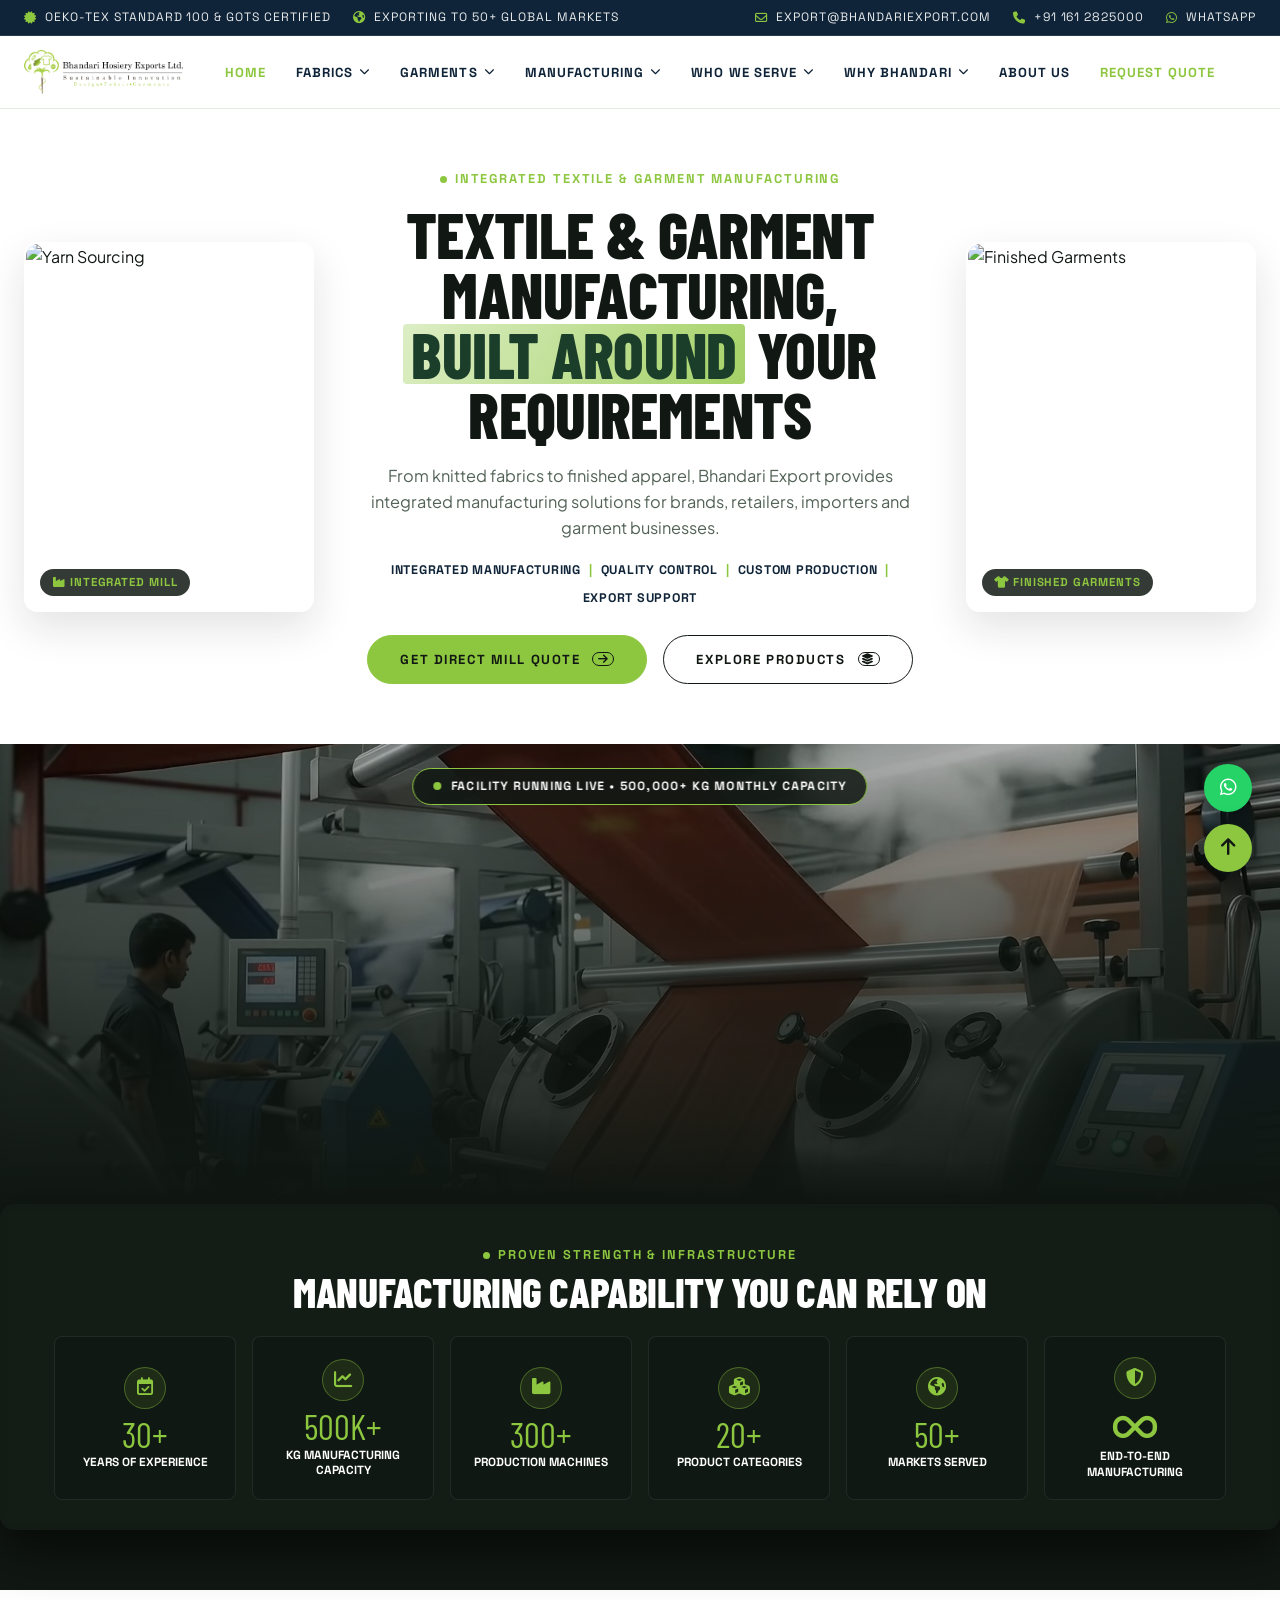
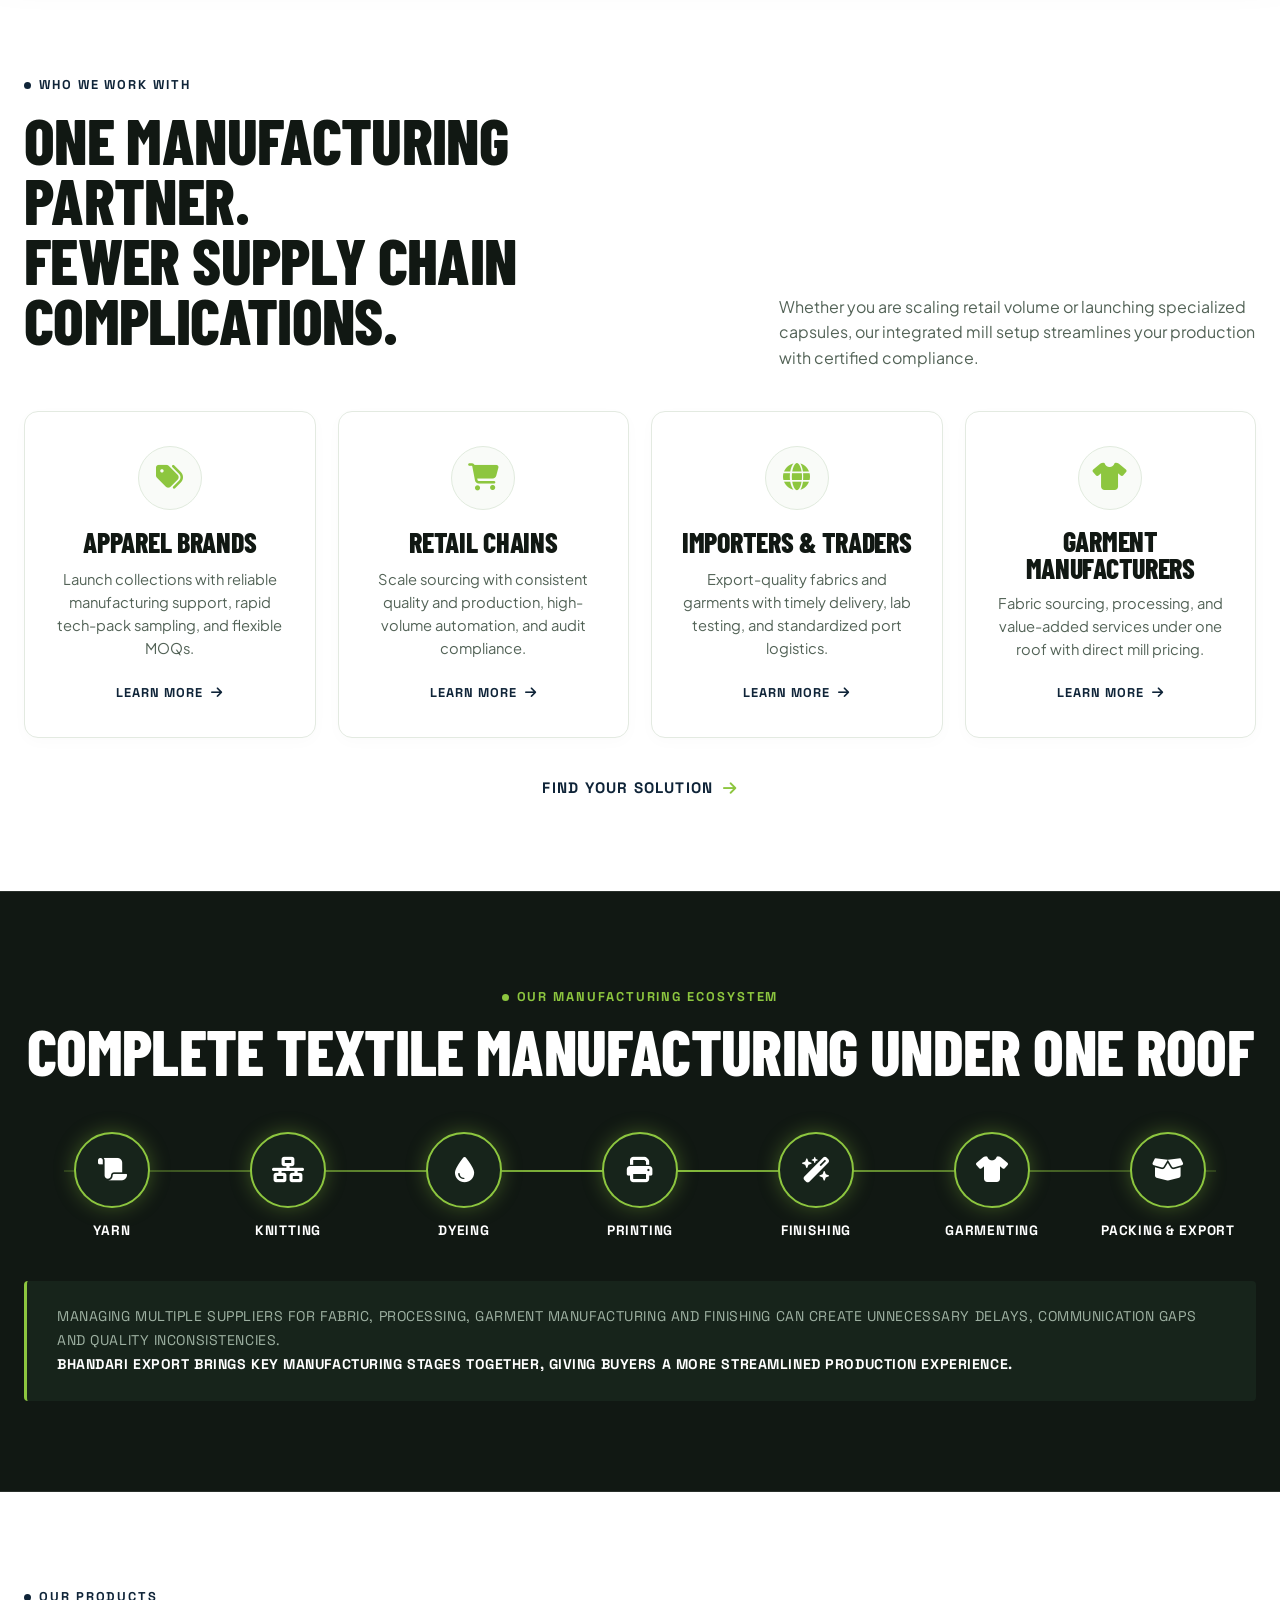
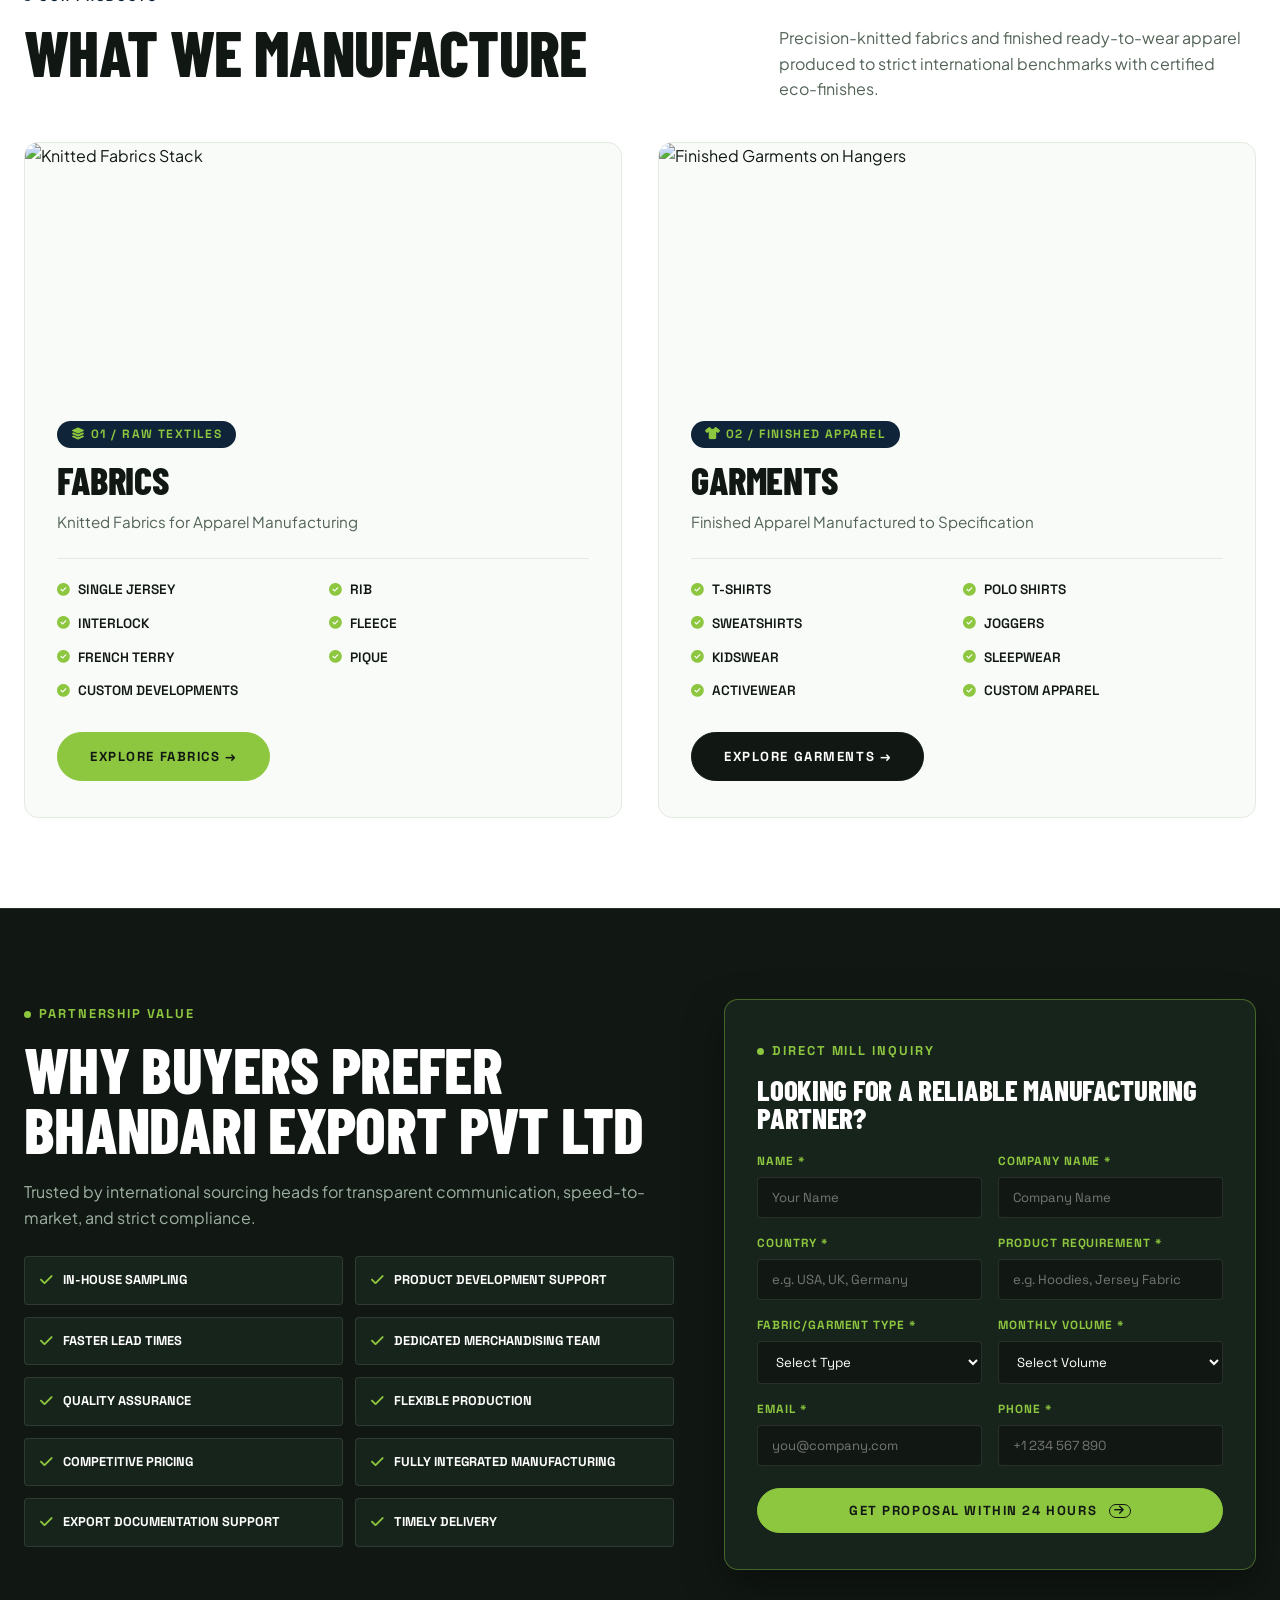
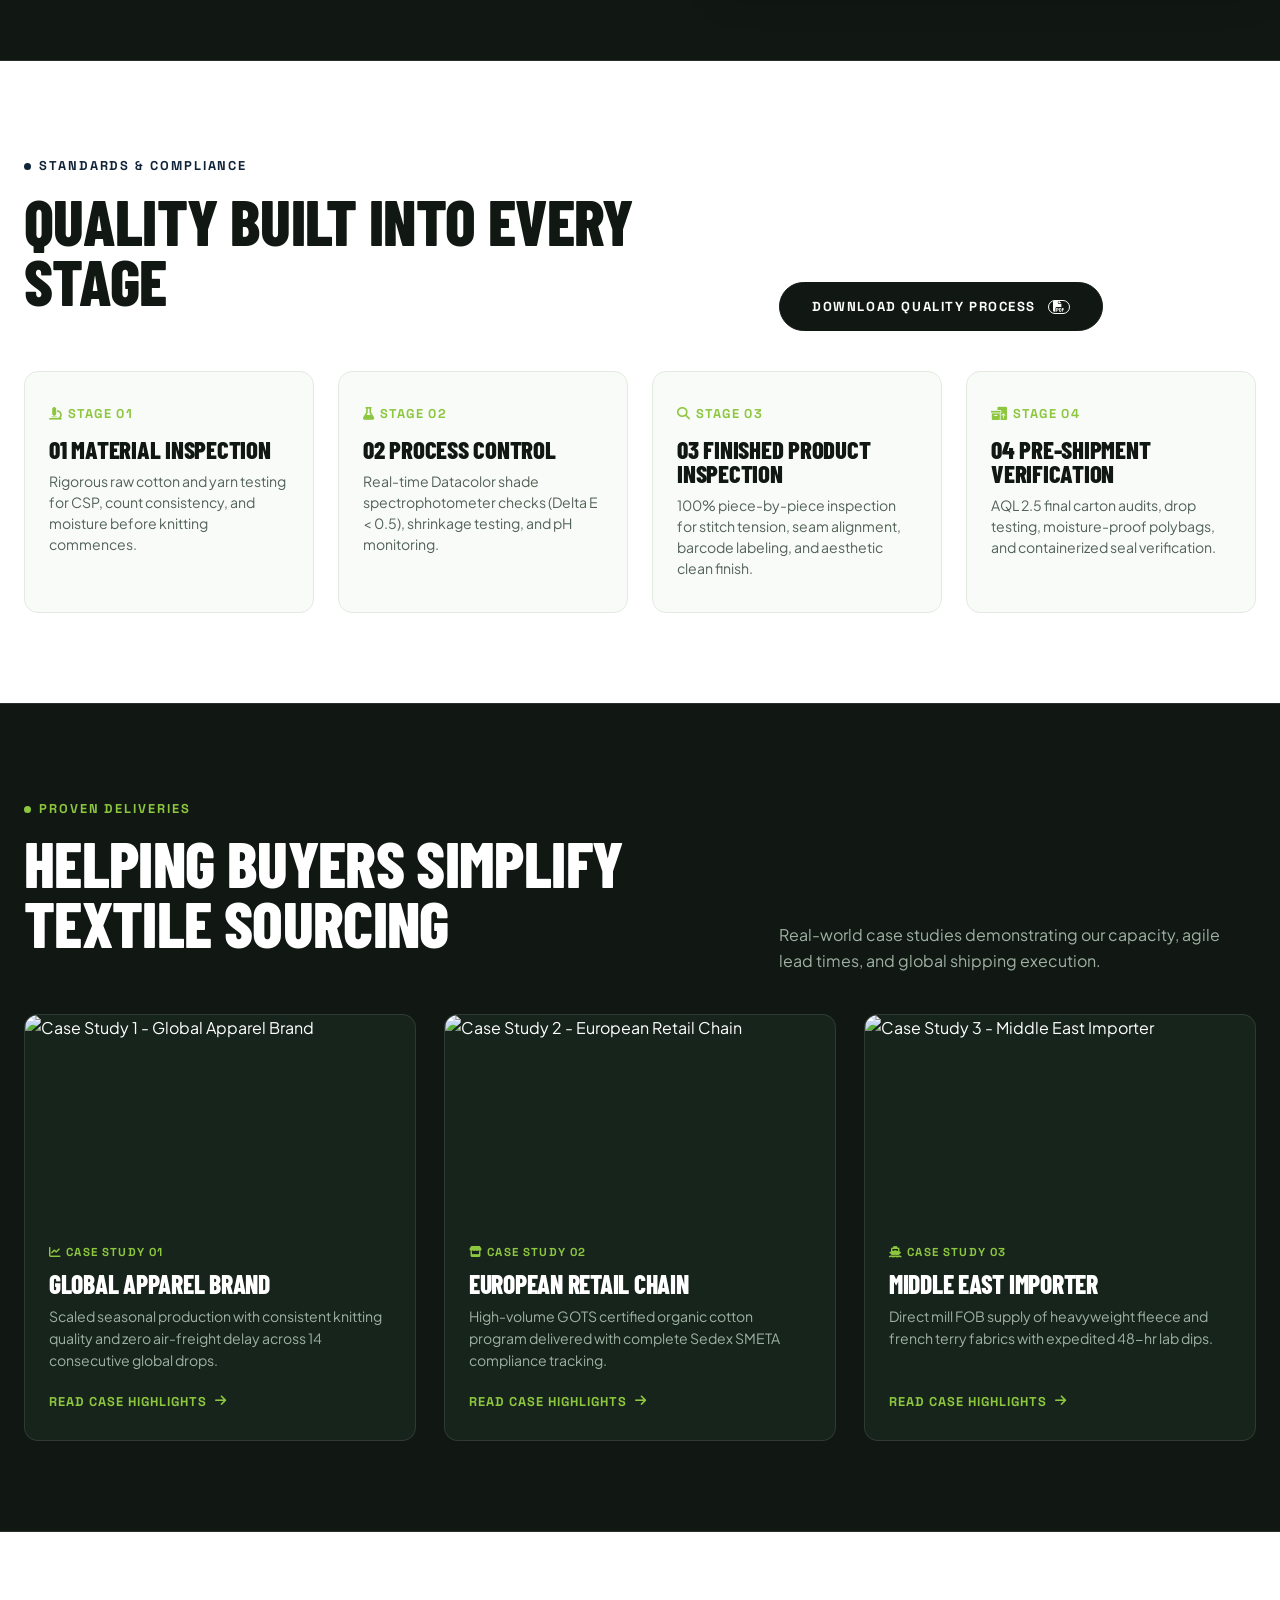
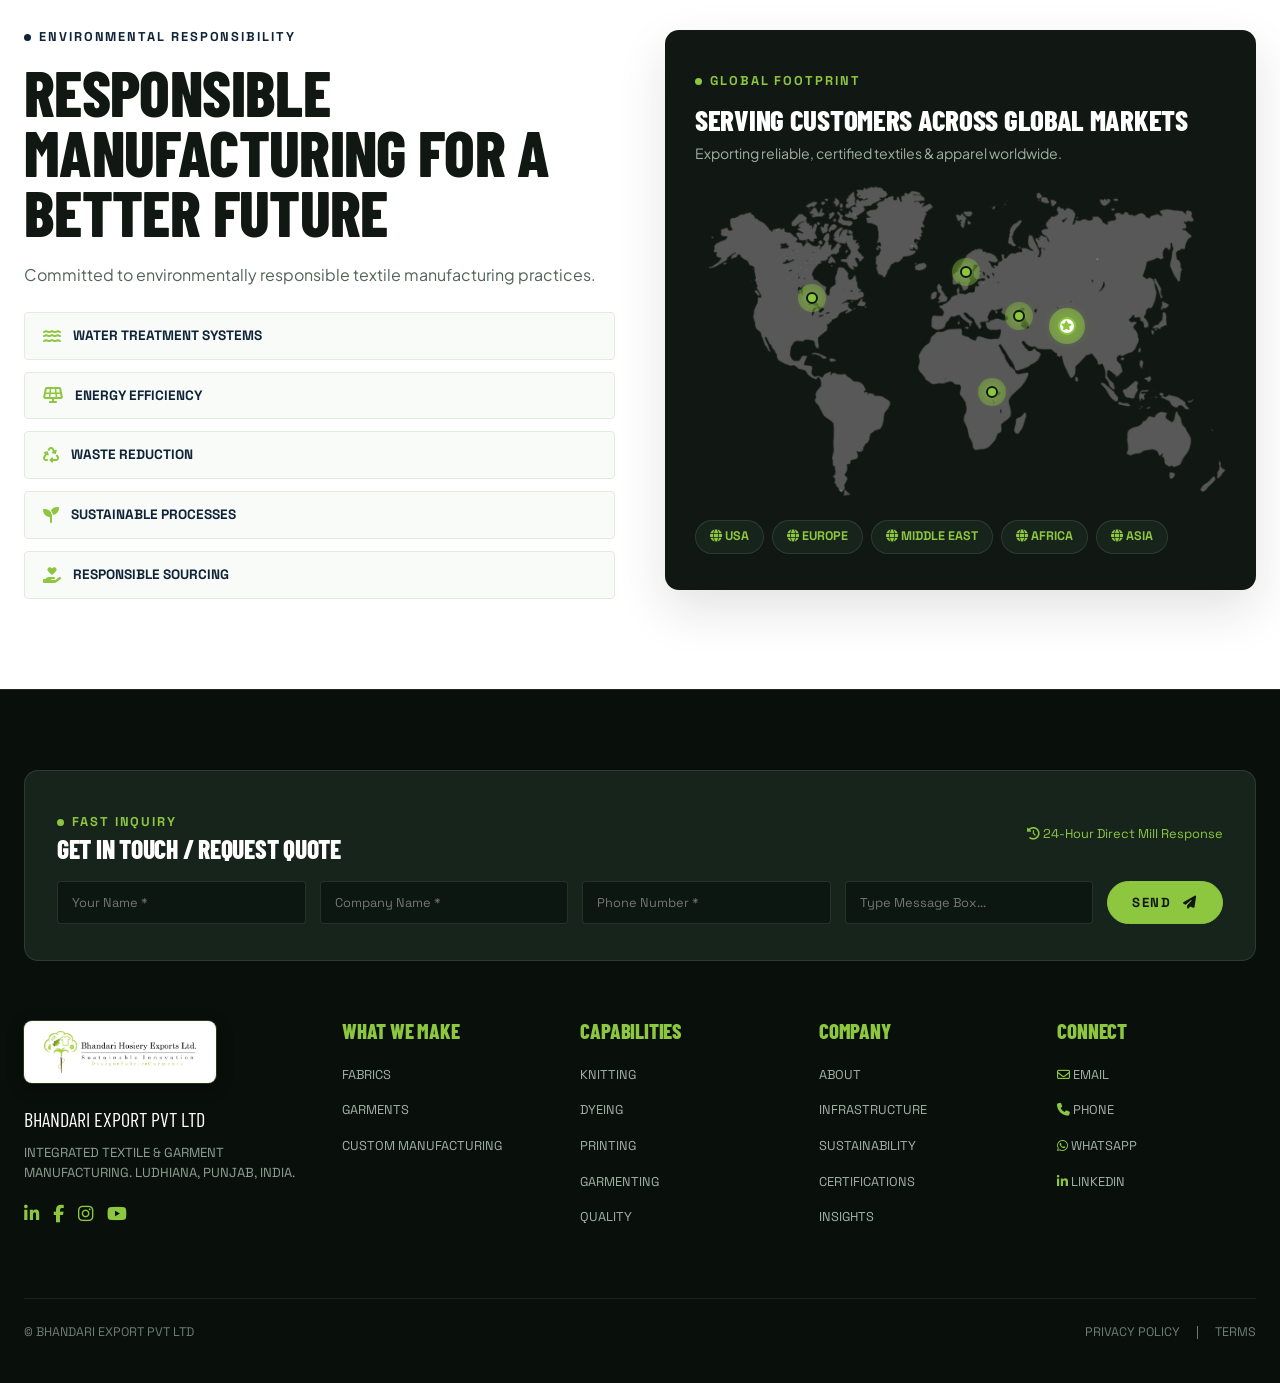
==== commit 2388bb47: "updaated" ====
--- a/Design-2/index.html
+++ b/Design-2/index.html
@@ -1039,7 +1039,9 @@
             <div class="footer-brand-columns-grid">
                 <!-- Brand Info -->
                 <div>
-                    <img src="../assets/img/website_logo-2 (1).png" alt="Bhandari Export Pvt Ltd" class="brand-logo-img" style="margin-bottom: 16px;">
+                    <div class="footer-logo-wrap">
+                        <img src="../assets/img/website_logo-2 (1).png" alt="Bhandari Export Pvt Ltd" class="footer-brand-logo">
+                    </div>
                     <div style="font-family: var(--font-heading); font-size: 1.25rem; color: #ffffff; margin-bottom: 8px;">
                         BHANDARI EXPORT PVT LTD
                     </div>
--- a/Design-2/assets/css/style.css
+++ b/Design-2/assets/css/style.css
@@ -1494,6 +1494,24 @@
 
 .footer-inquiry-grid input:focus {
     border-color: var(--color-lime);
+}
+
+.footer-logo-wrap {
+    display: inline-flex;
+    align-items: center;
+    justify-content: center;
+    background: #ffffff;
+    padding: 10px 20px;
+    border-radius: var(--radius-sm);
+    box-shadow: 0 4px 16px rgba(0, 0, 0, 0.4), 0 0 0 1px rgba(141, 198, 63, 0.3);
+    margin-bottom: 20px;
+}
+
+.footer-brand-logo {
+    height: 42px;
+    width: auto;
+    object-fit: contain;
+    display: block;
 }
 
 .footer-brand-columns-grid {
